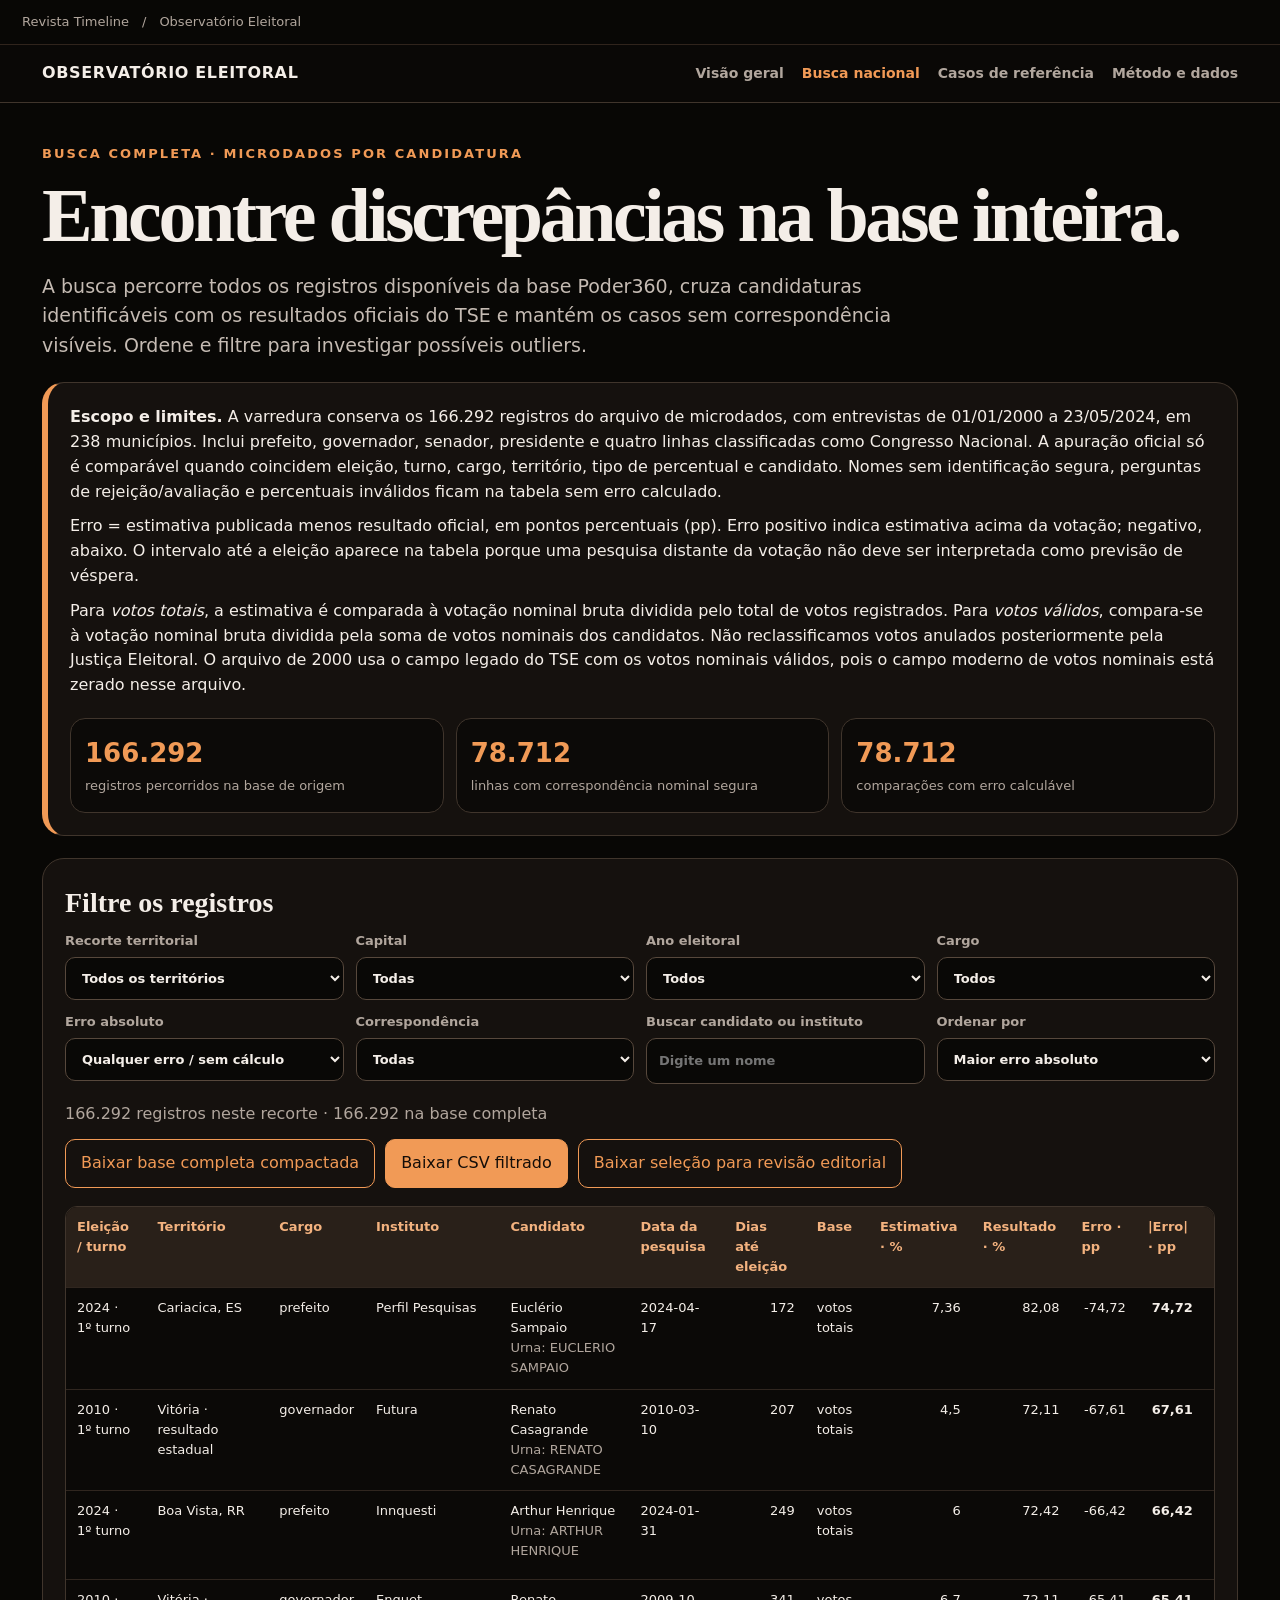
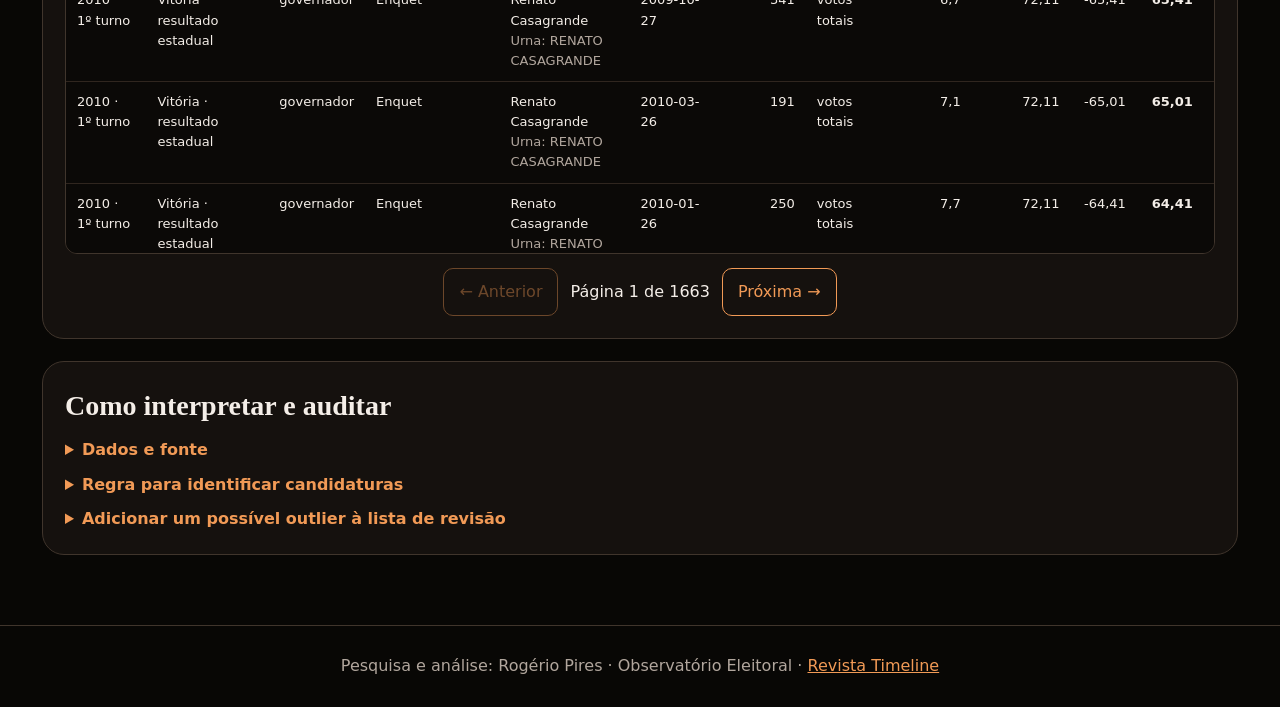
==== docs/explorador.html @ 1ffe3cdd "Completa a ficha de revisão de casos de referência" ====
<!doctype html>
<html lang="pt-BR"><head><meta charset="utf-8"><meta name="viewport" content="width=device-width,initial-scale=1"><meta name="theme-color" content="#080705"><title>Busca nacional de discrepâncias | Observatório Eleitoral</title>
<style>
:root{color-scheme:dark;--bg:#080705;--card:#15110e;--line:#40352c;--text:#f4eee8;--muted:#b1a69d;--orange:#f19a56;--red:#cf3f2c}*{box-sizing:border-box}body{margin:0;background:var(--bg);color:var(--text);font:16px/1.55 system-ui,-apple-system,Segoe UI,sans-serif}.timeline{padding:12px max(22px,calc((100vw - 1240px)/2));border-bottom:1px solid #30241c;font-size:13px;color:var(--muted)}.timeline a{color:inherit;text-decoration:none}.top{position:sticky;top:0;z-index:5;background:#0b0907ee;border-bottom:1px solid var(--line);backdrop-filter:blur(12px)}.topin{max-width:1240px;margin:auto;padding:16px 22px;display:flex;align-items:center;justify-content:space-between;gap:18px}.brand{font-weight:850;letter-spacing:.04em;color:var(--text);text-decoration:none}.nav{display:flex;gap:18px;flex-wrap:wrap}.nav a{color:var(--muted);text-decoration:none;font-weight:700;font-size:14px}.nav a[aria-current]{color:var(--orange)}main{max-width:1240px;margin:auto;padding:38px 22px 70px}.eyebrow{font-size:13px;font-weight:800;letter-spacing:.16em;text-transform:uppercase;color:var(--orange)}h1{font-family:Georgia,serif;font-size:clamp(42px,7vw,76px);line-height:.99;letter-spacing:-.045em;margin:12px 0 18px}h2{font-family:Georgia,serif;font-size:28px;margin:0 0 6px}.lede{font-size:19px;color:#c5bbb3;max-width:900px}.scope,.panel,.method{border:1px solid var(--line);background:var(--card);border-radius:22px;padding:22px;margin-top:22px}.scope{border-left:6px solid var(--orange)}.scope p{margin:0 0 10px}.scope p:last-child{margin-bottom:0}.stats{display:grid;grid-template-columns:repeat(3,1fr);gap:12px;margin-top:20px}.stat{border:1px solid var(--line);background:#0c0a08;border-radius:15px;padding:14px}.stat strong{display:block;color:var(--orange);font-size:26px}.stat span{color:var(--muted);font-size:13px}.filters{display:grid;grid-template-columns:repeat(4,minmax(140px,1fr));gap:12px}.filters label{font-weight:750;font-size:13px;color:var(--muted)}select,input{width:100%;margin-top:6px;padding:12px;border:1px solid #57483c;border-radius:10px;background:#090806;color:var(--text);font:inherit}button,.btn{border:1px solid var(--orange);border-radius:10px;background:var(--orange);color:#140d08;font-weight:800;padding:11px 15px;font:inherit;cursor:pointer}.bar{display:flex;justify-content:space-between;align-items:center;gap:12px;flex-wrap:wrap;margin:18px 0}.bar p{margin:0;color:var(--muted)}.bar-actions{display:flex;gap:10px;flex-wrap:wrap}.btn.secondary{background:transparent;color:var(--orange)}.table-wrap{overflow:auto;max-height:72vh;border:1px solid var(--line);border-radius:12px}table{border-collapse:collapse;width:100%;min-width:1480px;background:#0b0907;font-size:13px}th{position:sticky;top:0;background:#292019;text-align:left;color:#f3b27f;z-index:1}td,th{padding:10px 11px;border-bottom:1px solid #30261f;vertical-align:top}td.num{text-align:right;font-variant-numeric:tabular-nums;white-space:nowrap}.status{color:var(--muted)}.badge{display:inline-block;padding:2px 8px;border:1px solid #514236;border-radius:99px;color:#d7c6b9;font-size:12px}.badge.match{border-color:#816342;color:#ffc28e}.pager{display:flex;align-items:center;justify-content:center;gap:12px;margin-top:14px}.pager button{background:transparent;color:var(--orange)}.pager button:disabled{opacity:.4;cursor:not-allowed}.method details{margin-top:10px}.method summary{cursor:pointer;font-weight:800;color:var(--orange)}.foot{padding:28px 22px;border-top:1px solid var(--line);color:var(--muted);text-align:center}.foot a{color:var(--orange)}@media(max-width:760px){.topin{align-items:flex-start;flex-direction:column}.nav{gap:10px 16px}.filters{grid-template-columns:1fr 1fr}.stats{grid-template-columns:1fr}.scope,.panel,.method{padding:16px}main{padding:26px 14px 55px}}@media(max-width:440px){.filters{grid-template-columns:1fr}}
</style></head><body>
<div class="timeline"><a href="https://www.revistatimeline.com/">Revista Timeline</a>　/　Observatório Eleitoral</div><header class="top"><div class="topin"><a class="brand" href="index.html">OBSERVATÓRIO ELEITORAL</a><nav class="nav"><a href="index.html">Visão geral</a><a href="explorador.html" aria-current="page">Busca nacional</a><a href="index.html#casos-especiais">Casos de referência</a><a href="relatorio.html">Método e dados</a></nav></div></header>
<main><span class="eyebrow">Busca completa · microdados por candidatura</span><h1>Encontre discrepâncias na base inteira.</h1><p class="lede">A busca percorre todos os registros disponíveis da base Poder360, cruza candidaturas identificáveis com os resultados oficiais do TSE e mantém os casos sem correspondência visíveis. Ordene e filtre para investigar possíveis outliers.</p>
<section class="scope"><p><b>Escopo e limites.</b> A varredura conserva os 166.292 registros do arquivo de microdados, com entrevistas de 01/01/2000 a 23/05/2024, em 238 municípios. Inclui prefeito, governador, senador, presidente e quatro linhas classificadas como Congresso Nacional. A apuração oficial só é comparável quando coincidem eleição, turno, cargo, território, tipo de percentual e candidato. Nomes sem identificação segura, perguntas de rejeição/avaliação e percentuais inválidos ficam na tabela sem erro calculado.</p><p>Erro = estimativa publicada menos resultado oficial, em pontos percentuais (pp). Erro positivo indica estimativa acima da votação; negativo, abaixo. O intervalo até a eleição aparece na tabela porque uma pesquisa distante da votação não deve ser interpretada como previsão de véspera.</p><p>Para <i>votos totais</i>, a estimativa é comparada à votação nominal bruta dividida pelo total de votos registrados. Para <i>votos válidos</i>, compara-se à votação nominal bruta dividida pela soma de votos nominais dos candidatos. Não reclassificamos votos anulados posteriormente pela Justiça Eleitoral. O arquivo de 2000 usa o campo legado do TSE com os votos nominais válidos, pois o campo moderno de votos nominais está zerado nesse arquivo.</p><div class="stats"><div class="stat"><strong id="total">—</strong><span>registros percorridos na base de origem</span></div><div class="stat"><strong id="matched">—</strong><span>linhas com correspondência nominal segura</span></div><div class="stat"><strong id="withError">—</strong><span>comparações com erro calculável</span></div></div></section>
<section class="panel"><h2>Filtre os registros</h2><div class="filters">
<label>Recorte territorial<select id="territory"><option value="">Todos os territórios</option><option value="capital">Pesquisas em capitais</option><option value="estado">Pesquisas estaduais</option><option value="Brasil">Brasil</option><option value="municipio">Outros municípios</option></select></label>
<label>Capital<select id="capital"><option value="">Todas</option></select></label><label>Ano eleitoral<select id="year"><option value="">Todos</option></select></label><label>Cargo<select id="office"><option value="">Todos</option></select></label>
<label>Erro absoluto<select id="error"><option value="">Qualquer erro / sem cálculo</option><option value="0-5">Até 5 pp</option><option value="5-10">Acima de 5 a 10 pp</option><option value="10-15">Acima de 10 a 15 pp</option><option value="15-20">Acima de 15 a 20 pp</option><option value="20-25">Acima de 20 a 25 pp</option><option value="25-30">Acima de 25 a 30 pp</option><option value="30-35">Acima de 30 a 35 pp</option><option value="35-40">Acima de 35 a 40 pp</option><option value="40-45">Acima de 40 a 45 pp</option><option value="45-50">Acima de 45 a 50 pp</option><option value="50-">Acima de 50 pp</option></select></label>
<label>Correspondência<select id="match"><option value="">Todas</option></select></label><label>Buscar candidato ou instituto<input id="q" type="search" placeholder="Digite um nome"></label><label>Ordenar por<select id="sort"><option value="error">Maior erro absoluto</option><option value="date">Data da pesquisa</option><option value="candidate">Candidato</option><option value="lead">Dias até eleição</option></select></label>
</div><div class="bar"><p id="count" role="status">Carregando os dados completos…</p><div class="bar-actions"><button class="btn secondary" id="downloadBase" disabled>Preparando download da base…</button><button id="csv">Baixar CSV filtrado</button><button class="btn secondary" id="nominate">Baixar seleção para revisão editorial</button></div></div>
<div class="table-wrap"><table><thead><tr><th>Eleição / turno</th><th>Território</th><th>Cargo</th><th>Instituto</th><th>Candidato</th><th>Data da pesquisa</th><th>Dias até eleição</th><th>Base</th><th>Estimativa · %</th><th>Resultado · %</th><th>Erro · pp</th><th>|Erro| · pp</th><th>Margem declarada · pp</th><th>Correspondência</th><th>Fonte TSE</th></tr></thead><tbody id="rows"></tbody></table></div><div class="pager"><button id="prev">← Anterior</button><span id="page">1</span><button id="next">Próxima →</button></div></section>
<section class="method"><h2>Como interpretar e auditar</h2><details><summary>Dados e fonte</summary><p>Microdados: Base dos Dados, pesquisa Poder360. Resultados eleitorais: Tribunal Superior Eleitoral, arquivos de votação nominal e apuração por município e zona. A coluna “Fonte TSE” abre a página do conjunto de dados utilizado naquela eleição. As páginas do TSE disponibilizam resultados nominais por candidato e território. Pesquisas de prefeito são comparadas ao município pesquisado; pesquisas estaduais ao resultado estadual; pesquisas presidenciais nacionais ao resultado nacional.</p><p><a href="https://basedosdados.org/">Base dos Dados</a> · <a href="https://dadosabertos.tse.jus.br/">Dados Abertos do TSE</a></p></details><details><summary>Regra para identificar candidaturas</summary><p>Correspondência pelo nome de urna ou nome completo; quando não exata, só é aceita correspondência parcial única no mesmo cargo, eleição, turno e território. Ambiguidade e falta de nome oficial permanecem marcadas como não resolvidas.</p></details><details><summary>Adicionar um possível outlier à lista de revisão</summary><p>Marque as linhas desejadas na primeira coluna da tabela e use o botão “Baixar seleção para revisão editorial”. O arquivo inclui os dados de pesquisa e o resultado oficial, além das margens e do link do TSE. A equipe pode conferir a fonte e redigir a justificativa antes de publicar o caso no conjunto de referências.</p></details></section></main><footer class="foot">Pesquisa e análise: Rogério Pires · Observatório Eleitoral · <a href="https://www.revistatimeline.com/">Revista Timeline</a></footer>
<script>
const DATA_PARTS=["dados/comparacao_completa_v3.csv.gz.part-00", "dados/comparacao_completa_v3.csv.gz.part-01", "dados/comparacao_completa_v3.csv.gz.part-02", "dados/comparacao_completa_v3.csv.gz.part-03", "dados/comparacao_completa_v3.csv.gz.part-04", "dados/comparacao_completa_v3.csv.gz.part-05", "dados/comparacao_completa_v3.csv.gz.part-06", "dados/comparacao_completa_v3.csv.gz.part-07", "dados/comparacao_completa_v3.csv.gz.part-08", "dados/comparacao_completa_v3.csv.gz.part-09", "dados/comparacao_completa_v3.csv.gz.part-10", "dados/comparacao_completa_v3.csv.gz.part-11", "dados/comparacao_completa_v3.csv.gz.part-12", "dados/comparacao_completa_v3.csv.gz.part-13", "dados/comparacao_completa_v3.csv.gz.part-14", "dados/comparacao_completa_v3.csv.gz.part-15"];let all=[],filtered=[],page=1,compressedBase;const pageSize=100;const $=id=>document.getElementById(id);const cols=['ano_eleitoral','turno','territorio_comparado','cargo','instituto','candidato_pesquisa','data_pesquisa','dias_antes_da_eleicao','base_percentual_pesquisa','estimativa_comparada_pct','resultado_tse_pct_base_compativel','erro_pp','erro_absoluto_pp','margem_mais_pp','margem_menos_pp','status_correspondencia','fonte_resultado_tse'];
function parseCSV(s){let out=[],row=[],v='',q=false;for(let i=0;i<s.length;i++){let c=s[i];if(q){if(c==='"'&&s[i+1]==='"'){v+='"';i++}else if(c==='"')q=false;else v+=c}else if(c==='"')q=true;else if(c===','){row.push(v);v=''}else if(c==='\n'){row.push(v.replace(/\r$/,''));out.push(row);row=[];v=''}else v+=c}if(v||row.length){row.push(v.replace(/\r$/,''));out.push(row)}const head=out.shift();return out.filter(r=>r.length>1).map(r=>Object.fromEntries(head.map((h,i)=>[h,r[i]??''])))}
function num(v){if(v==null||v==='')return NaN;return Number(v)}function fmt(v,n=2){let x=num(v);return Number.isFinite(x)?x.toLocaleString('pt-BR',{minimumFractionDigits:0,maximumFractionDigits:n}):'—'}function escape(s){return String(s??'').replace(/[&<>"']/g,c=>({'&':'&amp;','<':'&lt;','>':'&gt;','"':'&quot;',"'":'&#39;'}[c]))}
async function load(){try{const parts=await Promise.all(DATA_PARTS.map(async path=>{const res=await fetch(path);if(!res.ok)throw Error('HTTP '+res.status+' em '+path);return new Uint8Array(await res.arrayBuffer())}));const size=parts.reduce((n,p)=>n+p.length,0);compressedBase=new Uint8Array(size);let offset=0;for(const p of parts){compressedBase.set(p,offset);offset+=p.length}const stream=new Blob([compressedBase]).stream().pipeThrough(new DecompressionStream('gzip'));const txt=await new Response(stream).text();all=parseCSV(txt);$('downloadBase').disabled=false;$('downloadBase').textContent='Baixar base completa compactada';$('total').textContent=all.length.toLocaleString('pt-BR');$('matched').textContent=all.filter(x=>x.status_correspondencia==='Correspondência nominal').length.toLocaleString('pt-BR');$('withError').textContent=all.filter(x=>Number.isFinite(num(x.erro_absoluto_pp))).length.toLocaleString('pt-BR');fillFilters();apply()}catch(e){$('count').textContent='Não foi possível carregar a base completa: '+e.message}}
function fillFilters(){const vals=(k)=>[...new Set(all.map(x=>x[k]).filter(Boolean))].sort((a,b)=>a.localeCompare(b,'pt-BR'));for(const [id,k] of [['year','ano_eleitoral'],['office','cargo'],['match','status_correspondencia']])for(const v of vals(k)){let o=document.createElement('option');o.value=v;o.textContent=v;$ (id).append(o)}const caps=[...new Set(all.map(x=>x.capital_estado).filter(Boolean))].sort((a,b)=>a.localeCompare(b,'pt-BR'));for(const v of caps){let o=document.createElement('option');o.value=v;o.textContent=v;$('capital').append(o)}}
const selected=new Map();function rowKey(x){return [x.id_pesquisa,x.id_cenario,x.candidato_pesquisa,x.cargo,x.ano_eleitoral,x.territorio_comparado,x.tipo_pesquisa].join('|')}
function apply(){let t=$('territory').value,cap=$('capital').value,yr=$('year').value,off=$('office').value,err=$('error').value,mat=$('match').value,q=$('q').value.trim().toLocaleLowerCase('pt-BR');filtered=all.filter(x=>{if(t==='capital'&&(!x.municipio_pesquisado||x.capital_estado!==x.municipio_pesquisado))return false;if(t==='estado'&&x.abrangencia_resultado!=='uf')return false;if(t==='Brasil'&&x.abrangencia_resultado!=='Brasil')return false;if(t==='municipio'&&(x.abrangencia_resultado!=='municipio'||x.capital_estado===x.municipio_pesquisado))return false;if(cap&&(x.abrangencia_resultado!=='municipio'||x.municipio_pesquisado!==cap))return false;if(yr&&x.ano_eleitoral!==yr)return false;if(off&&x.cargo!==off)return false;if(mat&&x.status_correspondencia!==mat)return false;if(q&&!`${x.candidato_pesquisa} ${x.instituto} ${x.nome_urna_tse}`.toLocaleLowerCase('pt-BR').includes(q))return false;if(err){let n=num(x.erro_absoluto_pp);if(!Number.isFinite(n))return false;let [a,b]=err.split('-');if(a==='50'){if(n<=50)return false}else if(a==='0'){if(n>5)return false}else if(n<=Number(a)||n>Number(b))return false}return true});const sort=$('sort').value;filtered.sort((a,b)=>{let av,bv;if(sort==='date'){av=a.data_pesquisa;bv=b.data_pesquisa;return (bv||'').localeCompare(av||'')}if(sort==='candidate')return (a.candidato_pesquisa||'').localeCompare(b.candidato_pesquisa||'','pt-BR');if(sort==='lead'){av=num(a.dias_antes_da_eleicao);bv=num(b.dias_antes_da_eleicao)}else{av=num(a.erro_absoluto_pp);bv=num(b.erro_absoluto_pp)}return (Number.isFinite(bv)?bv:-Infinity)-(Number.isFinite(av)?av:-Infinity)});page=1;render()}
function render(){const start=(page-1)*pageSize,items=filtered.slice(start,start+pageSize);$('count').textContent=`${filtered.length.toLocaleString('pt-BR')} registros neste recorte · ${all.length.toLocaleString('pt-BR')} na base completa`;$('page').textContent=`Página ${page} de ${Math.max(1,Math.ceil(filtered.length/pageSize))}`;$('prev').disabled=page<=1;$('next').disabled=page>=Math.ceil(filtered.length/pageSize);$('rows').innerHTML=items.map(x=>`<tr><td>${escape(x.ano_eleitoral||'—')} · ${escape(x.turno||'—')}º turno</td><td>${escape(x.territorio_comparado||'—')}</td><td>${escape(x.cargo||'—')}</td><td>${escape(x.instituto||'—')}</td><td>${escape(x.candidato_pesquisa||'—')}<div class="status">Urna: ${escape(x.nome_urna_tse||'—')}</div></td><td>${escape(x.data_pesquisa||'—')}</td><td class="num">${fmt(x.dias_antes_da_eleicao,0)}</td><td>${escape(x.base_percentual_pesquisa||'—')}</td><td class="num">${fmt(x.estimativa_comparada_pct)}</td><td class="num">${fmt(x.resultado_tse_pct_base_compativel)}</td><td class="num">${fmt(x.erro_pp)}</td><td class="num"><b>${fmt(x.erro_absoluto_pp)}</b></td><td class="num">+${fmt(x.margem_mais_pp)} / −${fmt(x.margem_menos_pp)}</td><td><span class="badge ${x.status_correspondencia==='Correspondência nominal'?'match':''}">${escape(x.status_correspondencia||'—')}</span><br><label><input type="checkbox" class="pick" ${selected.has(rowKey(x))?'checked':''} ${Number.isFinite(num(x.erro_absoluto_pp))?'':'disabled'} style="width:auto"> incluir revisão</label></td><td><a target="_blank" rel="noopener" href="${escape(x.fonte_resultado_tse||'#')}" style="color:var(--orange)">TSE ↗</a></td></tr>`).join('')||'<tr><td colspan="15">Nenhum registro corresponde aos filtros selecionados.</td></tr>';document.querySelectorAll('.pick').forEach((box,i)=>{box.onchange=()=>{let row=items[i],k=rowKey(row);if(box.checked)selected.set(k,row);else selected.delete(k)}})}
function download(rows,name){const head=Object.keys(rows[0]||all[0]||{});if(!head.length)return;const csv=[head,...rows.map(r=>head.map(k=>r[k]??''))].map(r=>r.map(v=>'"'+String(v).replace(/"/g,'""')+'"').join(',')).join('\r\n');const a=document.createElement('a');a.href=URL.createObjectURL(new Blob(['\ufeff',csv],{type:'text/csv;charset=utf-8'}));a.download=name;a.click();URL.revokeObjectURL(a.href)}
$('downloadBase').onclick=()=>{if(!compressedBase)return;const a=document.createElement('a');a.href=URL.createObjectURL(new Blob([compressedBase],{type:'application/gzip'}));a.download='comparacao_completa.csv.gz';a.click();setTimeout(()=>URL.revokeObjectURL(a.href),1000)};['territory','capital','year','office','error','match','q','sort'].forEach(id=>$(id).addEventListener('input',apply));$('prev').onclick=()=>{page--;render()};$('next').onclick=()=>{page++;render()};$('csv').onclick=()=>download(filtered,'busca_nacional_filtrada.csv');$('nominate').onclick=()=>{const fields=['id_pesquisa','id_cenario','ano_eleitoral','turno','territorio_comparado','capital_estado','uf','cargo','instituto','candidato_pesquisa','nome_urna_tse','partido_pesquisa','data_pesquisa','dias_antes_da_eleicao','base_percentual_pesquisa','estimativa_comparada_pct','resultado_tse_pct_base_compativel','erro_pp','erro_absoluto_pp','margem_mais_pp','margem_menos_pp','status_correspondencia','fonte_resultado_tse'];const a=[...selected.values()].map(x=>Object.fromEntries([...fields.map(k=>[k,x[k]??'']),['acao','revisar candidatura a caso de referência']]));if(a.length)download(a,'propostas_casos_referencia.csv');else alert('Marque ao menos uma linha da tabela antes de baixar a lista de revisão.')};load();
</script></body></html>
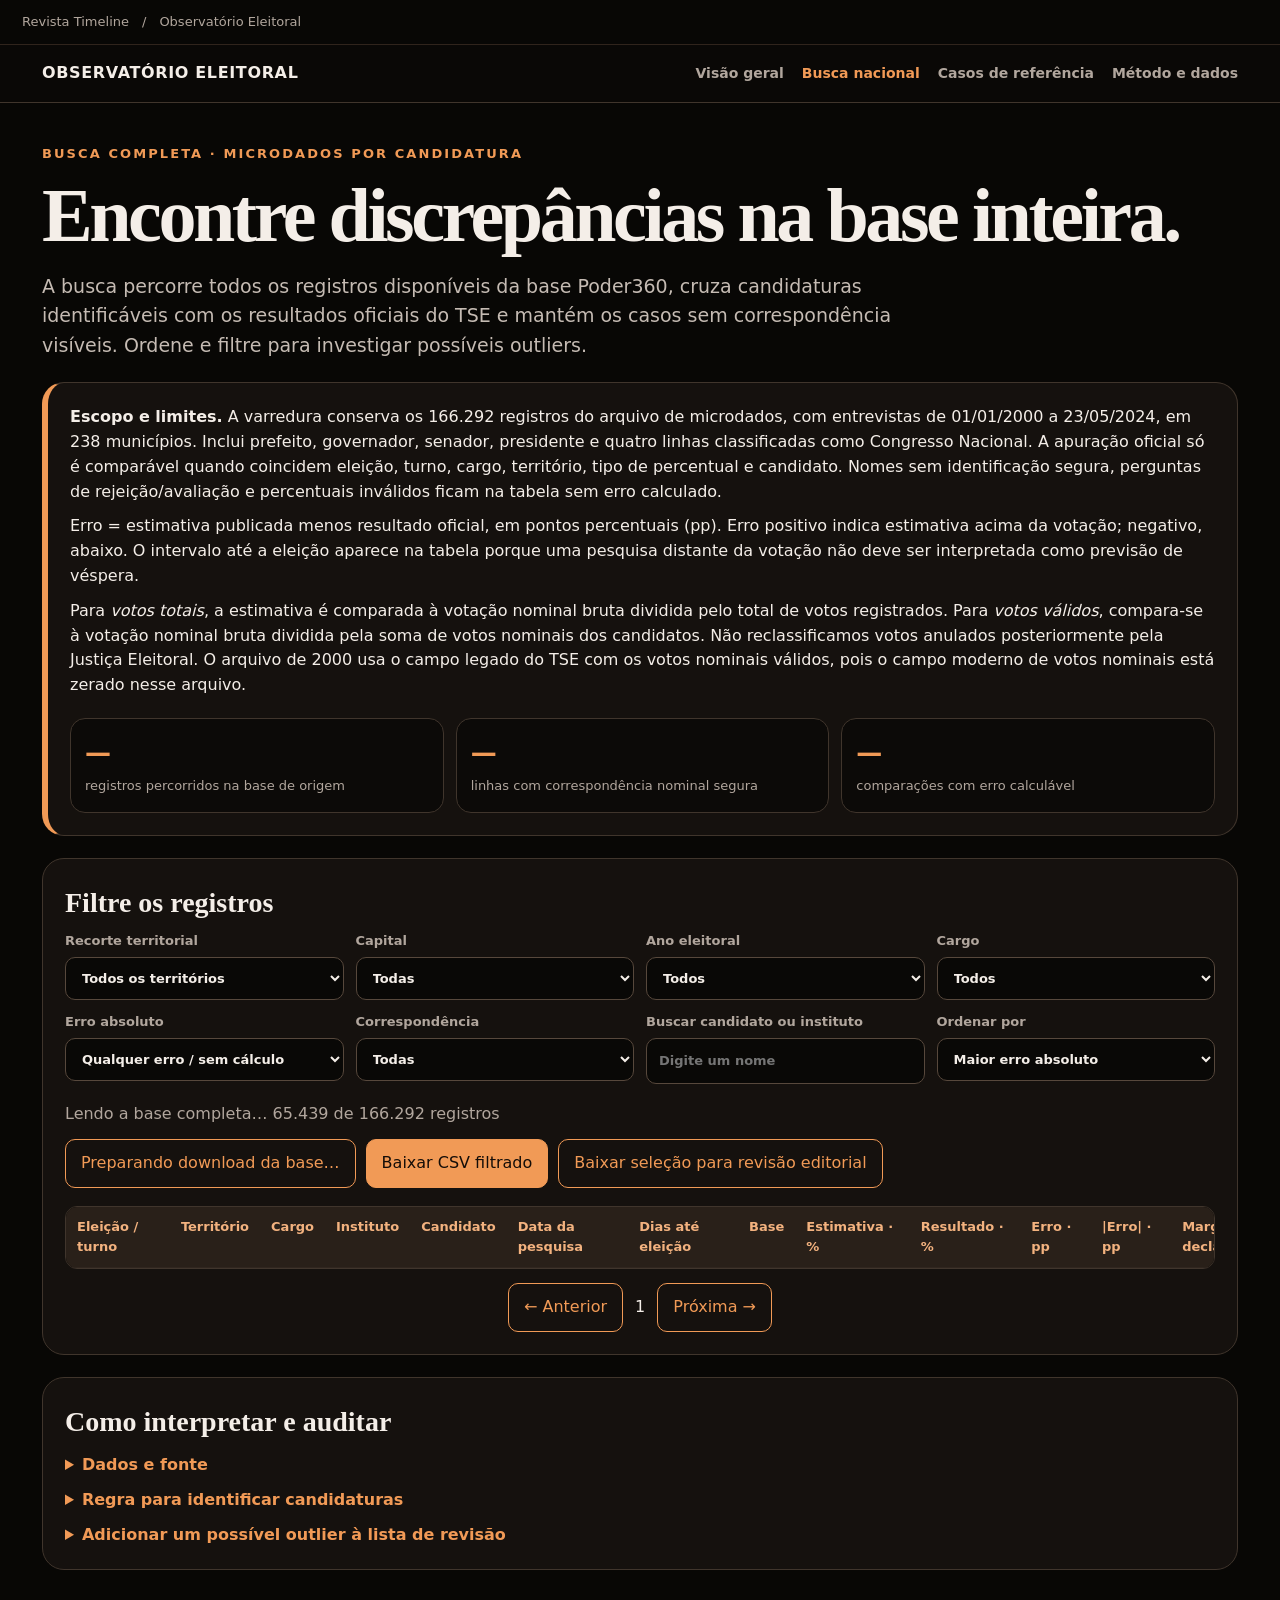
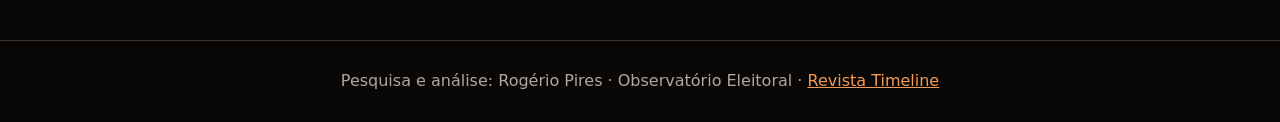
==== commit 13a5d929: "Lê a base eleitoral em fluxo para reduzir memória móvel" ====
--- a/docs/explorador.html
+++ b/docs/explorador.html
@@ -16,9 +16,9 @@
 <section class="method"><h2>Como interpretar e auditar</h2><details><summary>Dados e fonte</summary><p>Microdados: Base dos Dados, pesquisa Poder360. Resultados eleitorais: Tribunal Superior Eleitoral, arquivos de votação nominal e apuração por município e zona. A coluna “Fonte TSE” abre a página do conjunto de dados utilizado naquela eleição. As páginas do TSE disponibilizam resultados nominais por candidato e território. Pesquisas de prefeito são comparadas ao município pesquisado; pesquisas estaduais ao resultado estadual; pesquisas presidenciais nacionais ao resultado nacional.</p><p><a href="https://basedosdados.org/">Base dos Dados</a> · <a href="https://dadosabertos.tse.jus.br/">Dados Abertos do TSE</a></p></details><details><summary>Regra para identificar candidaturas</summary><p>Correspondência pelo nome de urna ou nome completo; quando não exata, só é aceita correspondência parcial única no mesmo cargo, eleição, turno e território. Ambiguidade e falta de nome oficial permanecem marcadas como não resolvidas.</p></details><details><summary>Adicionar um possível outlier à lista de revisão</summary><p>Marque as linhas desejadas na primeira coluna da tabela e use o botão “Baixar seleção para revisão editorial”. O arquivo inclui os dados de pesquisa e o resultado oficial, além das margens e do link do TSE. A equipe pode conferir a fonte e redigir a justificativa antes de publicar o caso no conjunto de referências.</p></details></section></main><footer class="foot">Pesquisa e análise: Rogério Pires · Observatório Eleitoral · <a href="https://www.revistatimeline.com/">Revista Timeline</a></footer>
 <script>
 const DATA_PARTS=["dados/comparacao_completa_v3.csv.gz.part-00", "dados/comparacao_completa_v3.csv.gz.part-01", "dados/comparacao_completa_v3.csv.gz.part-02", "dados/comparacao_completa_v3.csv.gz.part-03", "dados/comparacao_completa_v3.csv.gz.part-04", "dados/comparacao_completa_v3.csv.gz.part-05", "dados/comparacao_completa_v3.csv.gz.part-06", "dados/comparacao_completa_v3.csv.gz.part-07", "dados/comparacao_completa_v3.csv.gz.part-08", "dados/comparacao_completa_v3.csv.gz.part-09", "dados/comparacao_completa_v3.csv.gz.part-10", "dados/comparacao_completa_v3.csv.gz.part-11", "dados/comparacao_completa_v3.csv.gz.part-12", "dados/comparacao_completa_v3.csv.gz.part-13", "dados/comparacao_completa_v3.csv.gz.part-14", "dados/comparacao_completa_v3.csv.gz.part-15"];let all=[],filtered=[],page=1,compressedBase;const pageSize=100;const $=id=>document.getElementById(id);const cols=['ano_eleitoral','turno','territorio_comparado','cargo','instituto','candidato_pesquisa','data_pesquisa','dias_antes_da_eleicao','base_percentual_pesquisa','estimativa_comparada_pct','resultado_tse_pct_base_compativel','erro_pp','erro_absoluto_pp','margem_mais_pp','margem_menos_pp','status_correspondencia','fonte_resultado_tse'];
-function parseCSV(s){let out=[],row=[],v='',q=false;for(let i=0;i<s.length;i++){let c=s[i];if(q){if(c==='"'&&s[i+1]==='"'){v+='"';i++}else if(c==='"')q=false;else v+=c}else if(c==='"')q=true;else if(c===','){row.push(v);v=''}else if(c==='\n'){row.push(v.replace(/\r$/,''));out.push(row);row=[];v=''}else v+=c}if(v||row.length){row.push(v.replace(/\r$/,''));out.push(row)}const head=out.shift();return out.filter(r=>r.length>1).map(r=>Object.fromEntries(head.map((h,i)=>[h,r[i]??''])))}
+async function parseCSVStream(stream){const reader=stream.getReader();let head=null,row=[],v='',quoted=false,processed=0,chunks=0;function finishRow(){if(!head){head=row;row=[];return}if(row.length>1){const obj={};for(let i=0;i<head.length;i++)obj[head[i]]=row[i]??'';all.push(obj);processed++}row=[]}try{while(true){const part=await reader.read();if(part.done)break;const s=part.value;for(let i=0;i<s.length;i++){const c=s[i];if(quoted){if(c==='"'&&s[i+1]==='"'){v+='"';i++}else if(c==='"')quoted=false;else v+=c}else if(c==='"')quoted=true;else if(c===','){row.push(v);v=''}else if(c==='\n'){row.push(v.replace(/\r$/,''));v='';finishRow()}else v+=c}chunks++;if(chunks%24===0){$('count').textContent=`Lendo a base completa… ${processed.toLocaleString('pt-BR')} de 166.292 registros`;await new Promise(resolve=>setTimeout(resolve,0))}}if(v||row.length){row.push(v.replace(/\r$/,''));finishRow()}}finally{reader.releaseLock()}}
 function num(v){if(v==null||v==='')return NaN;return Number(v)}function fmt(v,n=2){let x=num(v);return Number.isFinite(x)?x.toLocaleString('pt-BR',{minimumFractionDigits:0,maximumFractionDigits:n}):'—'}function escape(s){return String(s??'').replace(/[&<>"']/g,c=>({'&':'&amp;','<':'&lt;','>':'&gt;','"':'&quot;',"'":'&#39;'}[c]))}
-async function load(){try{const parts=await Promise.all(DATA_PARTS.map(async path=>{const res=await fetch(path);if(!res.ok)throw Error('HTTP '+res.status+' em '+path);return new Uint8Array(await res.arrayBuffer())}));const size=parts.reduce((n,p)=>n+p.length,0);compressedBase=new Uint8Array(size);let offset=0;for(const p of parts){compressedBase.set(p,offset);offset+=p.length}const stream=new Blob([compressedBase]).stream().pipeThrough(new DecompressionStream('gzip'));const txt=await new Response(stream).text();all=parseCSV(txt);$('downloadBase').disabled=false;$('downloadBase').textContent='Baixar base completa compactada';$('total').textContent=all.length.toLocaleString('pt-BR');$('matched').textContent=all.filter(x=>x.status_correspondencia==='Correspondência nominal').length.toLocaleString('pt-BR');$('withError').textContent=all.filter(x=>Number.isFinite(num(x.erro_absoluto_pp))).length.toLocaleString('pt-BR');fillFilters();apply()}catch(e){$('count').textContent='Não foi possível carregar a base completa: '+e.message}}
+async function load(){try{const parts=await Promise.all(DATA_PARTS.map(async path=>{const res=await fetch(path);if(!res.ok)throw Error('HTTP '+res.status+' em '+path);return new Uint8Array(await res.arrayBuffer())}));const size=parts.reduce((n,p)=>n+p.length,0);compressedBase=new Uint8Array(size);let offset=0;for(const p of parts){compressedBase.set(p,offset);offset+=p.length}const stream=new Blob([compressedBase]).stream().pipeThrough(new DecompressionStream('gzip')).pipeThrough(new TextDecoderStream());await parseCSVStream(stream);$('downloadBase').disabled=false;$('downloadBase').textContent='Baixar base completa compactada';$('total').textContent=all.length.toLocaleString('pt-BR');$('matched').textContent=all.filter(x=>x.status_correspondencia==='Correspondência nominal').length.toLocaleString('pt-BR');$('withError').textContent=all.filter(x=>Number.isFinite(num(x.erro_absoluto_pp))).length.toLocaleString('pt-BR');fillFilters();apply()}catch(e){$('count').textContent='Não foi possível carregar a base completa: '+e.message}}
 function fillFilters(){const vals=(k)=>[...new Set(all.map(x=>x[k]).filter(Boolean))].sort((a,b)=>a.localeCompare(b,'pt-BR'));for(const [id,k] of [['year','ano_eleitoral'],['office','cargo'],['match','status_correspondencia']])for(const v of vals(k)){let o=document.createElement('option');o.value=v;o.textContent=v;$ (id).append(o)}const caps=[...new Set(all.map(x=>x.capital_estado).filter(Boolean))].sort((a,b)=>a.localeCompare(b,'pt-BR'));for(const v of caps){let o=document.createElement('option');o.value=v;o.textContent=v;$('capital').append(o)}}
 const selected=new Map();function rowKey(x){return [x.id_pesquisa,x.id_cenario,x.candidato_pesquisa,x.cargo,x.ano_eleitoral,x.territorio_comparado,x.tipo_pesquisa].join('|')}
 function apply(){let t=$('territory').value,cap=$('capital').value,yr=$('year').value,off=$('office').value,err=$('error').value,mat=$('match').value,q=$('q').value.trim().toLocaleLowerCase('pt-BR');filtered=all.filter(x=>{if(t==='capital'&&(!x.municipio_pesquisado||x.capital_estado!==x.municipio_pesquisado))return false;if(t==='estado'&&x.abrangencia_resultado!=='uf')return false;if(t==='Brasil'&&x.abrangencia_resultado!=='Brasil')return false;if(t==='municipio'&&(x.abrangencia_resultado!=='municipio'||x.capital_estado===x.municipio_pesquisado))return false;if(cap&&(x.abrangencia_resultado!=='municipio'||x.municipio_pesquisado!==cap))return false;if(yr&&x.ano_eleitoral!==yr)return false;if(off&&x.cargo!==off)return false;if(mat&&x.status_correspondencia!==mat)return false;if(q&&!`${x.candidato_pesquisa} ${x.instituto} ${x.nome_urna_tse}`.toLocaleLowerCase('pt-BR').includes(q))return false;if(err){let n=num(x.erro_absoluto_pp);if(!Number.isFinite(n))return false;let [a,b]=err.split('-');if(a==='50'){if(n<=50)return false}else if(a==='0'){if(n>5)return false}else if(n<=Number(a)||n>Number(b))return false}return true});const sort=$('sort').value;filtered.sort((a,b)=>{let av,bv;if(sort==='date'){av=a.data_pesquisa;bv=b.data_pesquisa;return (bv||'').localeCompare(av||'')}if(sort==='candidate')return (a.candidato_pesquisa||'').localeCompare(b.candidato_pesquisa||'','pt-BR');if(sort==='lead'){av=num(a.dias_antes_da_eleicao);bv=num(b.dias_antes_da_eleicao)}else{av=num(a.erro_absoluto_pp);bv=num(b.erro_absoluto_pp)}return (Number.isFinite(bv)?bv:-Infinity)-(Number.isFinite(av)?av:-Infinity)});page=1;render()}
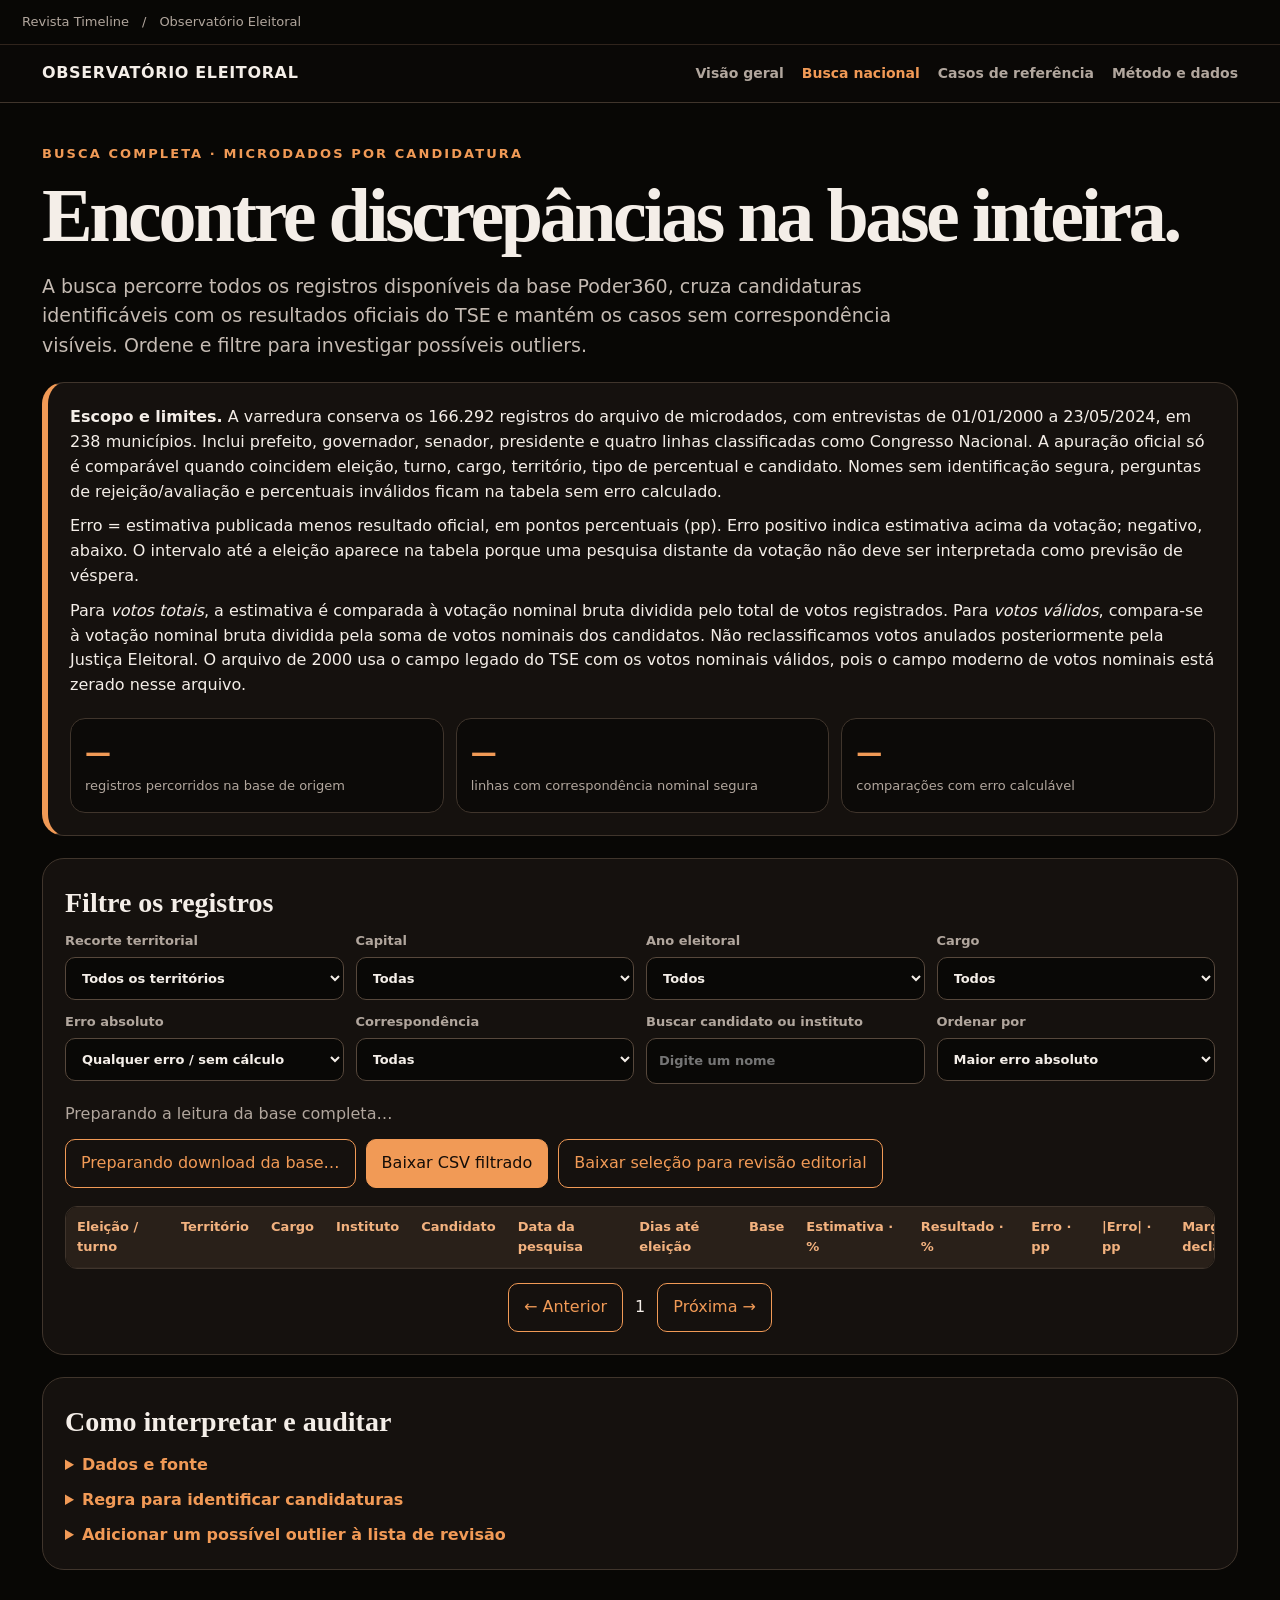
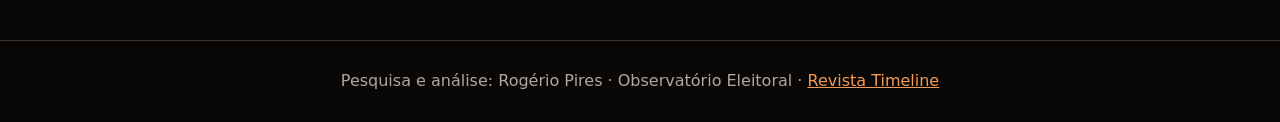
==== commit 026aff67: "Corrige memoria do explorador no Safari iOS" ====
--- a/docs/explorador.html
+++ b/docs/explorador.html
@@ -15,14 +15,27 @@
 <div class="table-wrap"><table><thead><tr><th>Eleição / turno</th><th>Território</th><th>Cargo</th><th>Instituto</th><th>Candidato</th><th>Data da pesquisa</th><th>Dias até eleição</th><th>Base</th><th>Estimativa · %</th><th>Resultado · %</th><th>Erro · pp</th><th>|Erro| · pp</th><th>Margem declarada · pp</th><th>Correspondência</th><th>Fonte TSE</th></tr></thead><tbody id="rows"></tbody></table></div><div class="pager"><button id="prev">← Anterior</button><span id="page">1</span><button id="next">Próxima →</button></div></section>
 <section class="method"><h2>Como interpretar e auditar</h2><details><summary>Dados e fonte</summary><p>Microdados: Base dos Dados, pesquisa Poder360. Resultados eleitorais: Tribunal Superior Eleitoral, arquivos de votação nominal e apuração por município e zona. A coluna “Fonte TSE” abre a página do conjunto de dados utilizado naquela eleição. As páginas do TSE disponibilizam resultados nominais por candidato e território. Pesquisas de prefeito são comparadas ao município pesquisado; pesquisas estaduais ao resultado estadual; pesquisas presidenciais nacionais ao resultado nacional.</p><p><a href="https://basedosdados.org/">Base dos Dados</a> · <a href="https://dadosabertos.tse.jus.br/">Dados Abertos do TSE</a></p></details><details><summary>Regra para identificar candidaturas</summary><p>Correspondência pelo nome de urna ou nome completo; quando não exata, só é aceita correspondência parcial única no mesmo cargo, eleição, turno e território. Ambiguidade e falta de nome oficial permanecem marcadas como não resolvidas.</p></details><details><summary>Adicionar um possível outlier à lista de revisão</summary><p>Marque as linhas desejadas na primeira coluna da tabela e use o botão “Baixar seleção para revisão editorial”. O arquivo inclui os dados de pesquisa e o resultado oficial, além das margens e do link do TSE. A equipe pode conferir a fonte e redigir a justificativa antes de publicar o caso no conjunto de referências.</p></details></section></main><footer class="foot">Pesquisa e análise: Rogério Pires · Observatório Eleitoral · <a href="https://www.revistatimeline.com/">Revista Timeline</a></footer>
 <script>
-const DATA_PARTS=["dados/comparacao_completa_v3.csv.gz.part-00", "dados/comparacao_completa_v3.csv.gz.part-01", "dados/comparacao_completa_v3.csv.gz.part-02", "dados/comparacao_completa_v3.csv.gz.part-03", "dados/comparacao_completa_v3.csv.gz.part-04", "dados/comparacao_completa_v3.csv.gz.part-05", "dados/comparacao_completa_v3.csv.gz.part-06", "dados/comparacao_completa_v3.csv.gz.part-07", "dados/comparacao_completa_v3.csv.gz.part-08", "dados/comparacao_completa_v3.csv.gz.part-09", "dados/comparacao_completa_v3.csv.gz.part-10", "dados/comparacao_completa_v3.csv.gz.part-11", "dados/comparacao_completa_v3.csv.gz.part-12", "dados/comparacao_completa_v3.csv.gz.part-13", "dados/comparacao_completa_v3.csv.gz.part-14", "dados/comparacao_completa_v3.csv.gz.part-15"];let all=[],filtered=[],page=1,compressedBase;const pageSize=100;const $=id=>document.getElementById(id);const cols=['ano_eleitoral','turno','territorio_comparado','cargo','instituto','candidato_pesquisa','data_pesquisa','dias_antes_da_eleicao','base_percentual_pesquisa','estimativa_comparada_pct','resultado_tse_pct_base_compativel','erro_pp','erro_absoluto_pp','margem_mais_pp','margem_menos_pp','status_correspondencia','fonte_resultado_tse'];
-async function parseCSVStream(stream){const reader=stream.getReader();let head=null,row=[],v='',quoted=false,processed=0,chunks=0;function finishRow(){if(!head){head=row;row=[];return}if(row.length>1){const obj={};for(let i=0;i<head.length;i++)obj[head[i]]=row[i]??'';all.push(obj);processed++}row=[]}try{while(true){const part=await reader.read();if(part.done)break;const s=part.value;for(let i=0;i<s.length;i++){const c=s[i];if(quoted){if(c==='"'&&s[i+1]==='"'){v+='"';i++}else if(c==='"')quoted=false;else v+=c}else if(c==='"')quoted=true;else if(c===','){row.push(v);v=''}else if(c==='\n'){row.push(v.replace(/\r$/,''));v='';finishRow()}else v+=c}chunks++;if(chunks%24===0){$('count').textContent=`Lendo a base completa… ${processed.toLocaleString('pt-BR')} de 166.292 registros`;await new Promise(resolve=>setTimeout(resolve,0))}}if(v||row.length){row.push(v.replace(/\r$/,''));finishRow()}}finally{reader.releaseLock()}}
+const DATA_PARTS=["dados/comparacao_completa_v3.csv.gz.part-00", "dados/comparacao_completa_v3.csv.gz.part-01", "dados/comparacao_completa_v3.csv.gz.part-02", "dados/comparacao_completa_v3.csv.gz.part-03", "dados/comparacao_completa_v3.csv.gz.part-04", "dados/comparacao_completa_v3.csv.gz.part-05", "dados/comparacao_completa_v3.csv.gz.part-06", "dados/comparacao_completa_v3.csv.gz.part-07", "dados/comparacao_completa_v3.csv.gz.part-08", "dados/comparacao_completa_v3.csv.gz.part-09", "dados/comparacao_completa_v3.csv.gz.part-10", "dados/comparacao_completa_v3.csv.gz.part-11", "dados/comparacao_completa_v3.csv.gz.part-12", "dados/comparacao_completa_v3.csv.gz.part-13", "dados/comparacao_completa_v3.csv.gz.part-14", "dados/comparacao_completa_v3.csv.gz.part-15"];
+const DB_NAME='observatorio-explorador-v4',pageSize=100,$=id=>document.getElementById(id);let db,headers=[],colIndex=Object.create(null),page=1,pageCount=1,matchCount=0,baseCount=0,visible=[],queryTx=null,queryRun=0;const selected=new Map();const get=(r,k)=>r[colIndex[k]]??'';
 function num(v){if(v==null||v==='')return NaN;return Number(v)}function fmt(v,n=2){let x=num(v);return Number.isFinite(x)?x.toLocaleString('pt-BR',{minimumFractionDigits:0,maximumFractionDigits:n}):'—'}function escape(s){return String(s??'').replace(/[&<>"']/g,c=>({'&':'&amp;','<':'&lt;','>':'&gt;','"':'&quot;',"'":'&#39;'}[c]))}
-async function load(){try{const parts=await Promise.all(DATA_PARTS.map(async path=>{const res=await fetch(path);if(!res.ok)throw Error('HTTP '+res.status+' em '+path);return new Uint8Array(await res.arrayBuffer())}));const size=parts.reduce((n,p)=>n+p.length,0);compressedBase=new Uint8Array(size);let offset=0;for(const p of parts){compressedBase.set(p,offset);offset+=p.length}const stream=new Blob([compressedBase]).stream().pipeThrough(new DecompressionStream('gzip')).pipeThrough(new TextDecoderStream());await parseCSVStream(stream);$('downloadBase').disabled=false;$('downloadBase').textContent='Baixar base completa compactada';$('total').textContent=all.length.toLocaleString('pt-BR');$('matched').textContent=all.filter(x=>x.status_correspondencia==='Correspondência nominal').length.toLocaleString('pt-BR');$('withError').textContent=all.filter(x=>Number.isFinite(num(x.erro_absoluto_pp))).length.toLocaleString('pt-BR');fillFilters();apply()}catch(e){$('count').textContent='Não foi possível carregar a base completa: '+e.message}}
-function fillFilters(){const vals=(k)=>[...new Set(all.map(x=>x[k]).filter(Boolean))].sort((a,b)=>a.localeCompare(b,'pt-BR'));for(const [id,k] of [['year','ano_eleitoral'],['office','cargo'],['match','status_correspondencia']])for(const v of vals(k)){let o=document.createElement('option');o.value=v;o.textContent=v;$ (id).append(o)}const caps=[...new Set(all.map(x=>x.capital_estado).filter(Boolean))].sort((a,b)=>a.localeCompare(b,'pt-BR'));for(const v of caps){let o=document.createElement('option');o.value=v;o.textContent=v;$('capital').append(o)}}
-const selected=new Map();function rowKey(x){return [x.id_pesquisa,x.id_cenario,x.candidato_pesquisa,x.cargo,x.ano_eleitoral,x.territorio_comparado,x.tipo_pesquisa].join('|')}
-function apply(){let t=$('territory').value,cap=$('capital').value,yr=$('year').value,off=$('office').value,err=$('error').value,mat=$('match').value,q=$('q').value.trim().toLocaleLowerCase('pt-BR');filtered=all.filter(x=>{if(t==='capital'&&(!x.municipio_pesquisado||x.capital_estado!==x.municipio_pesquisado))return false;if(t==='estado'&&x.abrangencia_resultado!=='uf')return false;if(t==='Brasil'&&x.abrangencia_resultado!=='Brasil')return false;if(t==='municipio'&&(x.abrangencia_resultado!=='municipio'||x.capital_estado===x.municipio_pesquisado))return false;if(cap&&(x.abrangencia_resultado!=='municipio'||x.municipio_pesquisado!==cap))return false;if(yr&&x.ano_eleitoral!==yr)return false;if(off&&x.cargo!==off)return false;if(mat&&x.status_correspondencia!==mat)return false;if(q&&!`${x.candidato_pesquisa} ${x.instituto} ${x.nome_urna_tse}`.toLocaleLowerCase('pt-BR').includes(q))return false;if(err){let n=num(x.erro_absoluto_pp);if(!Number.isFinite(n))return false;let [a,b]=err.split('-');if(a==='50'){if(n<=50)return false}else if(a==='0'){if(n>5)return false}else if(n<=Number(a)||n>Number(b))return false}return true});const sort=$('sort').value;filtered.sort((a,b)=>{let av,bv;if(sort==='date'){av=a.data_pesquisa;bv=b.data_pesquisa;return (bv||'').localeCompare(av||'')}if(sort==='candidate')return (a.candidato_pesquisa||'').localeCompare(b.candidato_pesquisa||'','pt-BR');if(sort==='lead'){av=num(a.dias_antes_da_eleicao);bv=num(b.dias_antes_da_eleicao)}else{av=num(a.erro_absoluto_pp);bv=num(b.erro_absoluto_pp)}return (Number.isFinite(bv)?bv:-Infinity)-(Number.isFinite(av)?av:-Infinity)});page=1;render()}
-function render(){const start=(page-1)*pageSize,items=filtered.slice(start,start+pageSize);$('count').textContent=`${filtered.length.toLocaleString('pt-BR')} registros neste recorte · ${all.length.toLocaleString('pt-BR')} na base completa`;$('page').textContent=`Página ${page} de ${Math.max(1,Math.ceil(filtered.length/pageSize))}`;$('prev').disabled=page<=1;$('next').disabled=page>=Math.ceil(filtered.length/pageSize);$('rows').innerHTML=items.map(x=>`<tr><td>${escape(x.ano_eleitoral||'—')} · ${escape(x.turno||'—')}º turno</td><td>${escape(x.territorio_comparado||'—')}</td><td>${escape(x.cargo||'—')}</td><td>${escape(x.instituto||'—')}</td><td>${escape(x.candidato_pesquisa||'—')}<div class="status">Urna: ${escape(x.nome_urna_tse||'—')}</div></td><td>${escape(x.data_pesquisa||'—')}</td><td class="num">${fmt(x.dias_antes_da_eleicao,0)}</td><td>${escape(x.base_percentual_pesquisa||'—')}</td><td class="num">${fmt(x.estimativa_comparada_pct)}</td><td class="num">${fmt(x.resultado_tse_pct_base_compativel)}</td><td class="num">${fmt(x.erro_pp)}</td><td class="num"><b>${fmt(x.erro_absoluto_pp)}</b></td><td class="num">+${fmt(x.margem_mais_pp)} / −${fmt(x.margem_menos_pp)}</td><td><span class="badge ${x.status_correspondencia==='Correspondência nominal'?'match':''}">${escape(x.status_correspondencia||'—')}</span><br><label><input type="checkbox" class="pick" ${selected.has(rowKey(x))?'checked':''} ${Number.isFinite(num(x.erro_absoluto_pp))?'':'disabled'} style="width:auto"> incluir revisão</label></td><td><a target="_blank" rel="noopener" href="${escape(x.fonte_resultado_tse||'#')}" style="color:var(--orange)">TSE ↗</a></td></tr>`).join('')||'<tr><td colspan="15">Nenhum registro corresponde aos filtros selecionados.</td></tr>';document.querySelectorAll('.pick').forEach((box,i)=>{box.onchange=()=>{let row=items[i],k=rowKey(row);if(box.checked)selected.set(k,row);else selected.delete(k)}})}
-function download(rows,name){const head=Object.keys(rows[0]||all[0]||{});if(!head.length)return;const csv=[head,...rows.map(r=>head.map(k=>r[k]??''))].map(r=>r.map(v=>'"'+String(v).replace(/"/g,'""')+'"').join(',')).join('\r\n');const a=document.createElement('a');a.href=URL.createObjectURL(new Blob(['\ufeff',csv],{type:'text/csv;charset=utf-8'}));a.download=name;a.click();URL.revokeObjectURL(a.href)}
-$('downloadBase').onclick=()=>{if(!compressedBase)return;const a=document.createElement('a');a.href=URL.createObjectURL(new Blob([compressedBase],{type:'application/gzip'}));a.download='comparacao_completa.csv.gz';a.click();setTimeout(()=>URL.revokeObjectURL(a.href),1000)};['territory','capital','year','office','error','match','q','sort'].forEach(id=>$(id).addEventListener('input',apply));$('prev').onclick=()=>{page--;render()};$('next').onclick=()=>{page++;render()};$('csv').onclick=()=>download(filtered,'busca_nacional_filtrada.csv');$('nominate').onclick=()=>{const fields=['id_pesquisa','id_cenario','ano_eleitoral','turno','territorio_comparado','capital_estado','uf','cargo','instituto','candidato_pesquisa','nome_urna_tse','partido_pesquisa','data_pesquisa','dias_antes_da_eleicao','base_percentual_pesquisa','estimativa_comparada_pct','resultado_tse_pct_base_compativel','erro_pp','erro_absoluto_pp','margem_mais_pp','margem_menos_pp','status_correspondencia','fonte_resultado_tse'];const a=[...selected.values()].map(x=>Object.fromEntries([...fields.map(k=>[k,x[k]??'']),['acao','revisar candidatura a caso de referência']]));if(a.length)download(a,'propostas_casos_referencia.csv');else alert('Marque ao menos uma linha da tabela antes de baixar a lista de revisão.')};load();
+function openDB(){return new Promise((resolve,reject)=>{const req=indexedDB.open(DB_NAME,1);req.onupgradeneeded=()=>{const d=req.result;if(!d.objectStoreNames.contains('rows'))d.createObjectStore('rows',{keyPath:'id',autoIncrement:true});if(!d.objectStoreNames.contains('meta'))d.createObjectStore('meta',{keyPath:'key'})};req.onsuccess=()=>resolve(req.result);req.onerror=()=>reject(req.error)})}
+function metaGet(key){return new Promise((resolve,reject)=>{const req=db.transaction('meta','readonly').objectStore('meta').get(key);req.onsuccess=()=>resolve(req.result?.value);req.onerror=()=>reject(req.error)})}
+function metaSet(key,value){return new Promise((resolve,reject)=>{const tx=db.transaction('meta','readwrite');tx.objectStore('meta').put({key,value});tx.oncomplete=resolve;tx.onerror=()=>reject(tx.error);tx.onabort=()=>reject(tx.error||Error('Falha ao gravar dados locais'))})}
+function clearRows(){return new Promise((resolve,reject)=>{const tx=db.transaction('rows','readwrite');tx.objectStore('rows').clear();tx.oncomplete=resolve;tx.onerror=()=>reject(tx.error);tx.onabort=()=>reject(tx.error||Error('Falha ao limpar dados locais'))})}
+async function writeBatch(batch){if(!batch.length)return;const tx=db.transaction('rows','readwrite'),store=tx.objectStore('rows');for(const row of batch)store.add({row});await new Promise((resolve,reject)=>{tx.oncomplete=resolve;tx.onerror=()=>reject(tx.error);tx.onabort=()=>reject(tx.error||Error('Armazenamento local indisponível'))})}
+async function parseCSVStream(stream){const reader=stream.getReader();let row=[],v='',quoted=false,afterQuote=false,processed=0,chunks=0,batch=[],head=null,matched=0,withError=0;const years=new Set(),offices=new Set(),matches=new Set(),capitals=new Set();function finishRow(){if(!head){head=row;headers=head;if(headers.length)headers[0]=headers[0].replace(/^\uFEFF/,'');head.forEach((k,i)=>colIndex[k]=i);row=[];return}if(row.length>1){const r=row;batch.push(r);processed++;if(get(r,'status_correspondencia')==='Correspondência nominal')matched++;if(Number.isFinite(num(get(r,'erro_absoluto_pp'))))withError++;for(const [key,set] of [['ano_eleitoral',years],['cargo',offices],['status_correspondencia',matches],['capital_estado',capitals]]){const val=get(r,key);if(val)set.add(val)}}row=[]}try{while(true){const part=await reader.read();if(part.done)break;const s=part.value;for(let i=0;i<s.length;i++){const c=s[i];if(quoted){if(afterQuote){afterQuote=false;if(c==='"'){v+='"';continue}quoted=false}else if(c==='"'){afterQuote=true;continue}else{v+=c;continue}}if(c==='"'){quoted=true;continue}if(c===','){row.push(v);v=''}else if(c==='\n'){row.push(v.replace(/\r$/,''));v='';finishRow()}else v+=c}if(batch.length>=500)await writeBatch(batch.splice(0));chunks++;if(chunks%32===0){$('count').textContent=`Importando base completa para este navegador… ${processed.toLocaleString('pt-BR')} de 166.292`;await new Promise(resolve=>setTimeout(resolve,0))}}if(afterQuote){afterQuote=false;quoted=false}if(v||row.length){row.push(v.replace(/\r$/,''));finishRow()}await writeBatch(batch);await metaSet('data',{complete:true,headers,count:processed,matched,withError,years:[...years],offices:[...offices],matches:[...matches],capitals:[...capitals]});return {count:processed,matched,withError,years:[...years],offices:[...offices],matches:[...matches],capitals:[...capitals]}}finally{reader.releaseLock()}}
+async function fetchBase(){const parts=await Promise.all(DATA_PARTS.map(async path=>{const res=await fetch(path);if(!res.ok)throw Error('HTTP '+res.status+' em '+path);return res.blob()}));return new Blob(parts,{type:'application/gzip'})}
+function fillSelect(id,values){for(const v of values.sort((a,b)=>a.localeCompare(b,'pt-BR'))){const o=document.createElement('option');o.value=v;o.textContent=v;$(id).append(o)}}function fillFilters(m){fillSelect('year',m.years);fillSelect('office',m.offices);fillSelect('match',m.matches);fillSelect('capital',m.capitals)}
+async function load(){try{if(!('indexedDB'in window)||!('DecompressionStream'in window))throw Error('Este navegador não oferece o armazenamento local necessário. Atualize o Safari e tente novamente.');db=await openDB();let meta=await metaGet('data');if(!meta?.complete){await clearRows();$('count').textContent='Preparando a leitura da base completa…';const zip=await fetchBase(),stream=zip.stream().pipeThrough(new DecompressionStream('gzip')).pipeThrough(new TextDecoderStream());meta=await parseCSVStream(stream)}headers=meta.headers;headers.forEach((k,i)=>colIndex[k]=i);baseCount=meta.count;$('total').textContent=meta.count.toLocaleString('pt-BR');$('matched').textContent=meta.matched.toLocaleString('pt-BR');$('withError').textContent=meta.withError.toLocaleString('pt-BR');fillFilters(meta);$('downloadBase').disabled=false;$('downloadBase').textContent='Baixar base completa compactada';await apply(true)}catch(e){$('count').textContent='Não foi possível carregar a base completa: '+(e?.message||e)}}
+function readRows(onRow){return new Promise((resolve,reject)=>{const tx=db.transaction('rows','readonly');queryTx=tx;const req=tx.objectStore('rows').openCursor();req.onsuccess=()=>{const c=req.result;if(!c){resolve();return}onRow(c.value.row,c.primaryKey);c.continue()};req.onerror=()=>reject(req.error);tx.onabort=()=>reject(tx.error||Error('Consulta cancelada'));tx.onerror=()=>reject(tx.error)})}
+function currentFilters(){return{t:$('territory').value,cap:$('capital').value,yr:$('year').value,off:$('office').value,err:$('error').value,mat:$('match').value,q:$('q').value.trim().toLocaleLowerCase('pt-BR')}}function matchesFilters(x,f){const g=k=>get(x,k),{t,cap,yr,off,err,mat,q}=f;if(t==='capital'&&(!g('municipio_pesquisado')||g('capital_estado')!==g('municipio_pesquisado')))return false;if(t==='estado'&&g('abrangencia_resultado')!=='uf')return false;if(t==='Brasil'&&g('abrangencia_resultado')!=='Brasil')return false;if(t==='municipio'&&(g('abrangencia_resultado')!=='municipio'||g('capital_estado')===g('municipio_pesquisado')))return false;if(cap&&(g('abrangencia_resultado')!=='municipio'||g('municipio_pesquisado')!==cap))return false;if(yr&&g('ano_eleitoral')!==yr)return false;if(off&&g('cargo')!==off)return false;if(mat&&g('status_correspondencia')!==mat)return false;if(q&&!`${g('candidato_pesquisa')} ${g('instituto')} ${g('nome_urna_tse')}`.toLocaleLowerCase('pt-BR').includes(q))return false;if(err){const n=num(g('erro_absoluto_pp')),[a,b]=err.split('-');if(!Number.isFinite(n))return false;if(a==='50'){if(n<=50)return false}else if(a==='0'){if(n>5)return false}else if(n<=Number(a)||n>Number(b))return false}return true}
+function sortEntry(row,id,sort){if(sort==='candidate')return[id,get(row,'candidato_pesquisa')];if(sort==='date')return[id,get(row,'data_pesquisa')];const k=sort==='lead'?'dias_antes_da_eleicao':'erro_absoluto_pp',n=num(get(row,k));return[id,Number.isFinite(n)?n:null]}function compareEntry(a,b,sort){let c=0;if(sort==='candidate')c=a[1].localeCompare(b[1],'pt-BR');else if(sort==='date')c=b[1].localeCompare(a[1]);else{const av=a[1]??-Infinity,bv=b[1]??-Infinity;c=bv-av}return c||a[0]-b[0]}function heapAdd(heap,entry,limit,sort){if(heap.length<limit){let i=heap.push(entry)-1;while(i){const p=(i-1)>>1;if(compareEntry(heap[p],heap[i],sort)>=0)break;[heap[p],heap[i]]=[heap[i],heap[p]];i=p}return}if(compareEntry(entry,heap[0],sort)>=0)return;heap[0]=entry;let i=0;while(true){let left=i*2+1,right=left+1,worst=i;if(left<heap.length&&compareEntry(heap[worst],heap[left],sort)<0)worst=left;if(right<heap.length&&compareEntry(heap[worst],heap[right],sort)<0)worst=right;if(worst===i)break;[heap[worst],heap[i]]=[heap[i],heap[worst]];i=worst}}
+function getRows(ids){return new Promise((resolve,reject)=>{if(!ids.length){resolve([]);return}const tx=db.transaction('rows','readonly'),store=tx.objectStore('rows'),out=[];let remaining=ids.length;ids.forEach((id,i)=>{const req=store.get(id);req.onsuccess=()=>{out[i]=req.result?.row;remaining--;if(!remaining)resolve(out)};req.onerror=()=>reject(req.error)});tx.onabort=()=>reject(tx.error||Error('Falha ao abrir a página'));tx.onerror=()=>reject(tx.error)})}
+async function apply(reset=false){if(!db)return;if(reset)page=1;const run=++queryRun;if(queryTx){try{queryTx.abort()}catch{}}const limit=page*pageSize,best=[],filters=currentFilters(),sort=$('sort').value;let count=0;$('count').textContent='Consultando todos os registros…';try{await readRows((x,id)=>{if(run!==queryRun||!matchesFilters(x,filters))return;count++;heapAdd(best,sortEntry(x,id,sort),limit,sort)})}catch(e){if(run!==queryRun)return;$('count').textContent='Erro ao consultar os dados locais: '+(e?.message||e);return}if(run!==queryRun)return;matchCount=count;pageCount=Math.max(1,Math.ceil(count/pageSize));if(page>pageCount){page=pageCount;return apply()}best.sort((a,b)=>compareEntry(a,b,sort));const ids=best.slice((page-1)*pageSize,page*pageSize).map(x=>x[0]);try{visible=await getRows(ids)}catch(e){$('count').textContent='Erro ao abrir esta página: '+(e?.message||e);return}if(run===queryRun)render()}
+function rowKey(x){return ['id_pesquisa','id_cenario','candidato_pesquisa','cargo','ano_eleitoral','territorio_comparado','tipo_pesquisa'].map(k=>get(x,k)).join('|')}
+function render(){const g=(x,k)=>get(x,k);$('count').textContent=`${matchCount.toLocaleString('pt-BR')} registros neste recorte · ${baseCount.toLocaleString('pt-BR')} na base completa`;$('page').textContent=`Página ${page} de ${pageCount}`;$('prev').disabled=page<=1;$('next').disabled=page>=pageCount;$('rows').innerHTML=visible.map(x=>`<tr><td>${escape(g(x,'ano_eleitoral')||'—')} · ${escape(g(x,'turno')||'—')}º turno</td><td>${escape(g(x,'territorio_comparado')||'—')}</td><td>${escape(g(x,'cargo')||'—')}</td><td>${escape(g(x,'instituto')||'—')}</td><td>${escape(g(x,'candidato_pesquisa')||'—')}<div class="status">Urna: ${escape(g(x,'nome_urna_tse')||'—')}</div></td><td>${escape(g(x,'data_pesquisa')||'—')}</td><td class="num">${fmt(g(x,'dias_antes_da_eleicao'),0)}</td><td>${escape(g(x,'base_percentual_pesquisa')||'—')}</td><td class="num">${fmt(g(x,'estimativa_comparada_pct'))}</td><td class="num">${fmt(g(x,'resultado_tse_pct_base_compativel'))}</td><td class="num">${fmt(g(x,'erro_pp'))}</td><td class="num"><b>${fmt(g(x,'erro_absoluto_pp'))}</b></td><td class="num">+${fmt(g(x,'margem_mais_pp'))} / −${fmt(g(x,'margem_menos_pp'))}</td><td><span class="badge ${g(x,'status_correspondencia')==='Correspondência nominal'?'match':''}">${escape(g(x,'status_correspondencia')||'—')}</span><br><label><input type="checkbox" class="pick" ${selected.has(rowKey(x))?'checked':''} ${Number.isFinite(num(g(x,'erro_absoluto_pp')))?'':'disabled'} style="width:auto"> incluir revisão</label></td><td><a target="_blank" rel="noopener" href="${escape(g(x,'fonte_resultado_tse')||'#')}" style="color:var(--orange)">TSE ↗</a></td></tr>`).join('')||'<tr><td colspan="15">Nenhum registro corresponde aos filtros selecionados.</td></tr>';document.querySelectorAll('.pick').forEach((box,i)=>{box.onchange=()=>{const row=visible[i],k=rowKey(row);if(box.checked)selected.set(k,row);else selected.delete(k)}})}
+function csvLine(values){return values.map(v=>'"'+String(v??'').replace(/"/g,'""')+'"').join(',')+'\r\n'}function saveBlob(blob,name){const a=document.createElement('a');a.href=URL.createObjectURL(blob);a.download=name;a.click();setTimeout(()=>URL.revokeObjectURL(a.href),1500)}
+async function exportFiltered(){const parts=['\ufeff'+csvLine(headers)];let batch=[];$('csv').disabled=true;$('csv').textContent='Preparando CSV…';const filters=currentFilters();try{await readRows(x=>{if(matchesFilters(x,filters)){batch.push(csvLine(headers.map(k=>get(x,k))));if(batch.length>=1000){parts.push(batch.join(''));batch=[]}}});if(batch.length)parts.push(batch.join(''));saveBlob(new Blob(parts,{type:'text/csv;charset=utf-8'}),'busca_nacional_filtrada.csv')}catch(e){alert('Falha ao exportar o recorte: '+e.message)}finally{$('csv').disabled=false;$('csv').textContent='Baixar CSV filtrado'}}
+async function downloadBase(){try{$('downloadBase').disabled=true;$('downloadBase').textContent='Preparando arquivo…';const zip=await fetchBase();saveBlob(zip,'comparacao_completa.csv.gz')}catch(e){alert('Não foi possível baixar a base: '+e.message)}finally{$('downloadBase').disabled=false;$('downloadBase').textContent='Baixar base completa compactada'}}
+$('downloadBase').onclick=downloadBase;['territory','capital','year','office','error','match','sort'].forEach(id=>$(id).addEventListener('change',()=>apply(true)));$('q').addEventListener('input',()=>{clearTimeout(window.filterTimer);window.filterTimer=setTimeout(()=>apply(true),250)});$('prev').onclick=()=>{if(page>1){page--;apply()}};$('next').onclick=()=>{if(page<pageCount){page++;apply()}};$('csv').onclick=exportFiltered;$('nominate').onclick=()=>{const fields=['id_pesquisa','id_cenario','ano_eleitoral','turno','territorio_comparado','capital_estado','uf','cargo','instituto','candidato_pesquisa','nome_urna_tse','partido_pesquisa','data_pesquisa','dias_antes_da_eleicao','base_percentual_pesquisa','estimativa_comparada_pct','resultado_tse_pct_base_compativel','erro_pp','erro_absoluto_pp','margem_mais_pp','margem_menos_pp','status_correspondencia','fonte_resultado_tse'];if(selected.size){const lines=[csvLine([...fields,'acao']),...[...selected.values()].map(x=>csvLine([...fields.map(k=>get(x,k)),'revisar candidatura a caso de referência']))];saveBlob(new Blob(['\ufeff',...lines],{type:'text/csv;charset=utf-8'}),'propostas_casos_referencia.csv')}else alert('Marque ao menos uma linha da tabela antes de baixar a lista de revisão editorial.')};load();
 </script></body></html>
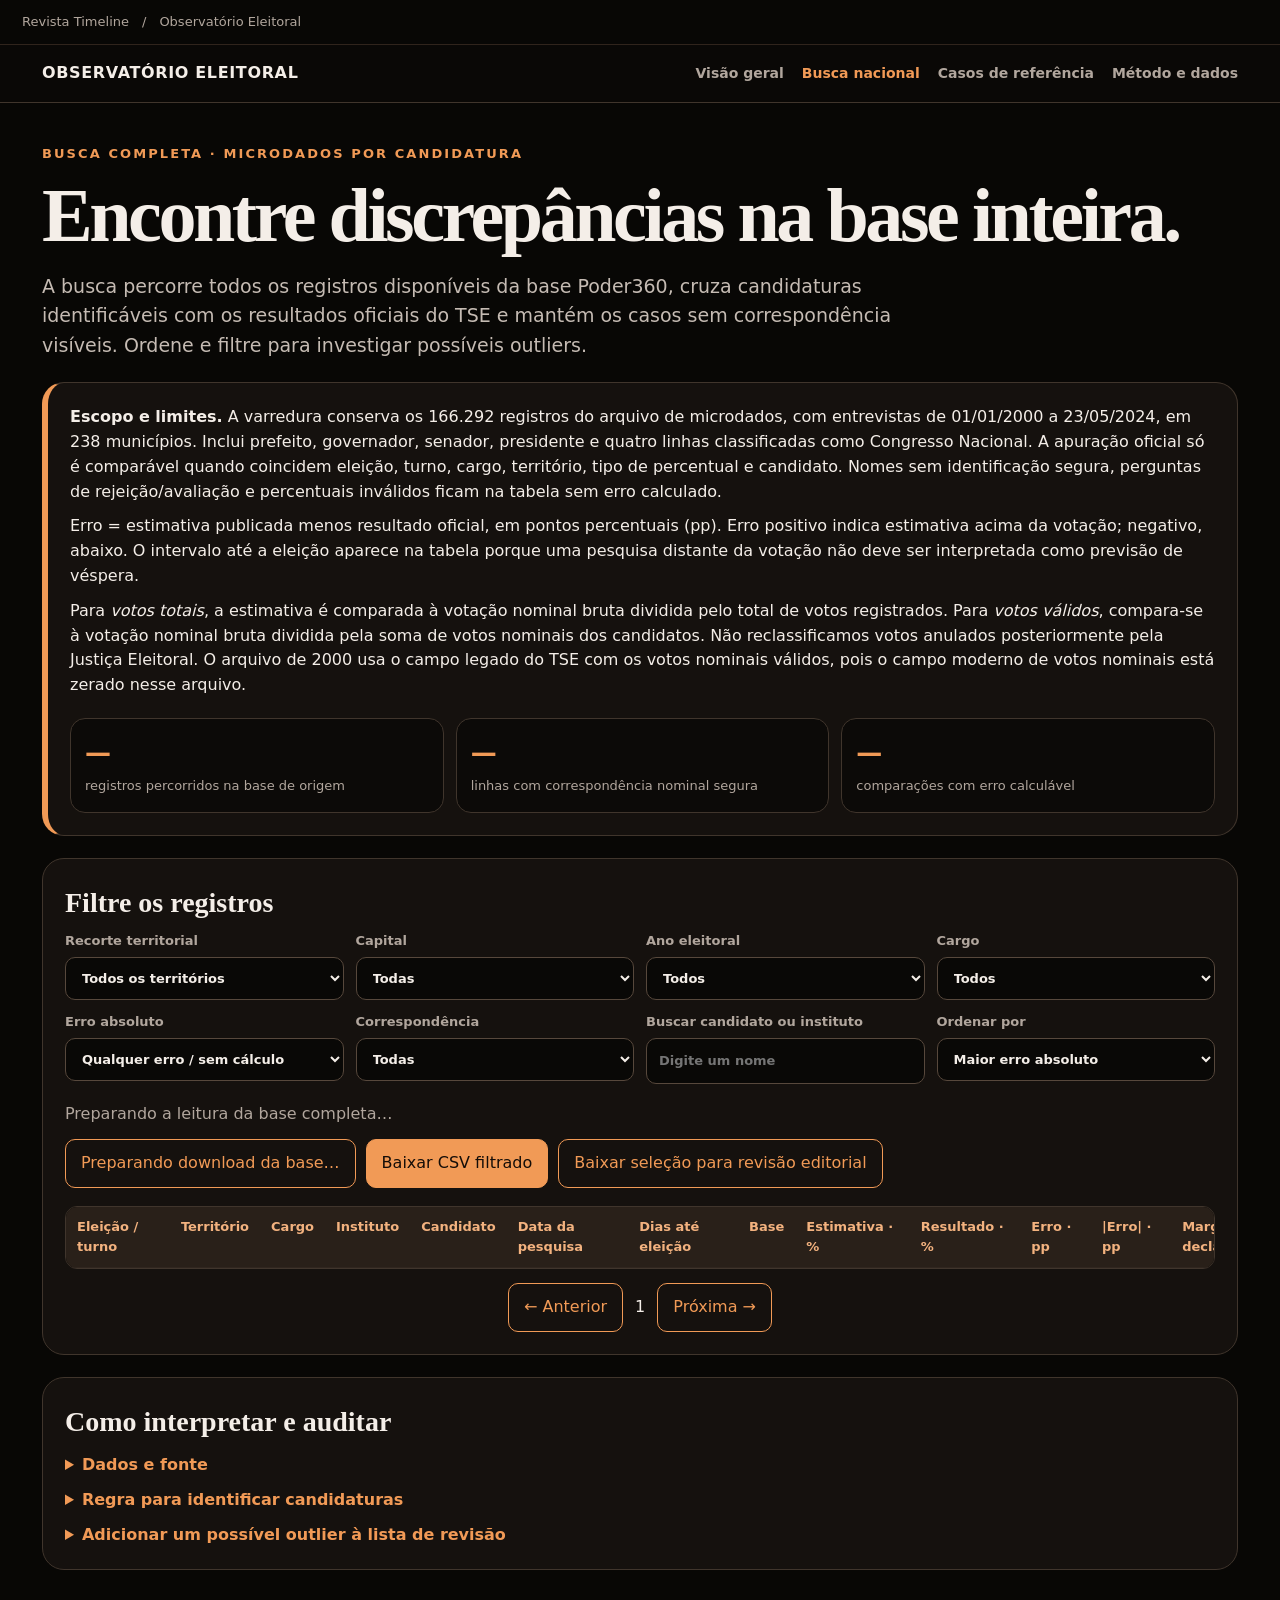
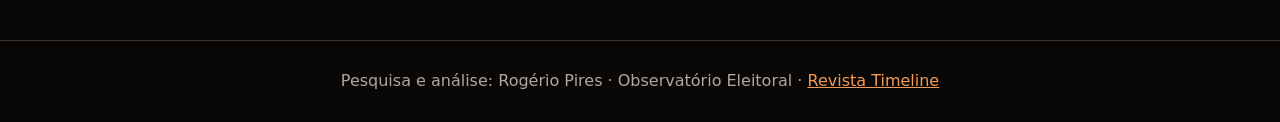
==== commit 5a6e7a87: "Corrige metadados da importacao do explorador" ====
--- a/docs/explorador.html
+++ b/docs/explorador.html
@@ -23,7 +23,7 @@
 function metaSet(key,value){return new Promise((resolve,reject)=>{const tx=db.transaction('meta','readwrite');tx.objectStore('meta').put({key,value});tx.oncomplete=resolve;tx.onerror=()=>reject(tx.error);tx.onabort=()=>reject(tx.error||Error('Falha ao gravar dados locais'))})}
 function clearRows(){return new Promise((resolve,reject)=>{const tx=db.transaction('rows','readwrite');tx.objectStore('rows').clear();tx.oncomplete=resolve;tx.onerror=()=>reject(tx.error);tx.onabort=()=>reject(tx.error||Error('Falha ao limpar dados locais'))})}
 async function writeBatch(batch){if(!batch.length)return;const tx=db.transaction('rows','readwrite'),store=tx.objectStore('rows');for(const row of batch)store.add({row});await new Promise((resolve,reject)=>{tx.oncomplete=resolve;tx.onerror=()=>reject(tx.error);tx.onabort=()=>reject(tx.error||Error('Armazenamento local indisponível'))})}
-async function parseCSVStream(stream){const reader=stream.getReader();let row=[],v='',quoted=false,afterQuote=false,processed=0,chunks=0,batch=[],head=null,matched=0,withError=0;const years=new Set(),offices=new Set(),matches=new Set(),capitals=new Set();function finishRow(){if(!head){head=row;headers=head;if(headers.length)headers[0]=headers[0].replace(/^\uFEFF/,'');head.forEach((k,i)=>colIndex[k]=i);row=[];return}if(row.length>1){const r=row;batch.push(r);processed++;if(get(r,'status_correspondencia')==='Correspondência nominal')matched++;if(Number.isFinite(num(get(r,'erro_absoluto_pp'))))withError++;for(const [key,set] of [['ano_eleitoral',years],['cargo',offices],['status_correspondencia',matches],['capital_estado',capitals]]){const val=get(r,key);if(val)set.add(val)}}row=[]}try{while(true){const part=await reader.read();if(part.done)break;const s=part.value;for(let i=0;i<s.length;i++){const c=s[i];if(quoted){if(afterQuote){afterQuote=false;if(c==='"'){v+='"';continue}quoted=false}else if(c==='"'){afterQuote=true;continue}else{v+=c;continue}}if(c==='"'){quoted=true;continue}if(c===','){row.push(v);v=''}else if(c==='\n'){row.push(v.replace(/\r$/,''));v='';finishRow()}else v+=c}if(batch.length>=500)await writeBatch(batch.splice(0));chunks++;if(chunks%32===0){$('count').textContent=`Importando base completa para este navegador… ${processed.toLocaleString('pt-BR')} de 166.292`;await new Promise(resolve=>setTimeout(resolve,0))}}if(afterQuote){afterQuote=false;quoted=false}if(v||row.length){row.push(v.replace(/\r$/,''));finishRow()}await writeBatch(batch);await metaSet('data',{complete:true,headers,count:processed,matched,withError,years:[...years],offices:[...offices],matches:[...matches],capitals:[...capitals]});return {count:processed,matched,withError,years:[...years],offices:[...offices],matches:[...matches],capitals:[...capitals]}}finally{reader.releaseLock()}}
+async function parseCSVStream(stream){const reader=stream.getReader();let row=[],v='',quoted=false,afterQuote=false,processed=0,chunks=0,batch=[],head=null,matched=0,withError=0;const years=new Set(),offices=new Set(),matches=new Set(),capitals=new Set();function finishRow(){if(!head){head=row;headers=head;if(headers.length)headers[0]=headers[0].replace(/^\uFEFF/,'');head.forEach((k,i)=>colIndex[k]=i);row=[];return}if(row.length>1){const r=row;batch.push(r);processed++;if(get(r,'status_correspondencia')==='Correspondência nominal')matched++;if(Number.isFinite(num(get(r,'erro_absoluto_pp'))))withError++;for(const [key,set] of [['ano_eleitoral',years],['cargo',offices],['status_correspondencia',matches],['capital_estado',capitals]]){const val=get(r,key);if(val)set.add(val)}}row=[]}try{while(true){const part=await reader.read();if(part.done)break;const s=part.value;for(let i=0;i<s.length;i++){const c=s[i];if(quoted){if(afterQuote){afterQuote=false;if(c==='"'){v+='"';continue}quoted=false}else if(c==='"'){afterQuote=true;continue}else{v+=c;continue}}if(c==='"'){quoted=true;continue}if(c===','){row.push(v);v=''}else if(c==='\n'){row.push(v.replace(/\r$/,''));v='';finishRow()}else v+=c}if(batch.length>=500)await writeBatch(batch.splice(0));chunks++;if(chunks%32===0){$('count').textContent=`Importando base completa para este navegador… ${processed.toLocaleString('pt-BR')} de 166.292`;await new Promise(resolve=>setTimeout(resolve,0))}}if(afterQuote){afterQuote=false;quoted=false}if(v||row.length){row.push(v.replace(/\r$/,''));finishRow()}await writeBatch(batch);const meta={complete:true,headers,count:processed,matched,withError,years:[...years],offices:[...offices],matches:[...matches],capitals:[...capitals]};await metaSet('data',meta);return meta}finally{reader.releaseLock()}}
 async function fetchBase(){const parts=await Promise.all(DATA_PARTS.map(async path=>{const res=await fetch(path);if(!res.ok)throw Error('HTTP '+res.status+' em '+path);return res.blob()}));return new Blob(parts,{type:'application/gzip'})}
 function fillSelect(id,values){for(const v of values.sort((a,b)=>a.localeCompare(b,'pt-BR'))){const o=document.createElement('option');o.value=v;o.textContent=v;$(id).append(o)}}function fillFilters(m){fillSelect('year',m.years);fillSelect('office',m.offices);fillSelect('match',m.matches);fillSelect('capital',m.capitals)}
 async function load(){try{if(!('indexedDB'in window)||!('DecompressionStream'in window))throw Error('Este navegador não oferece o armazenamento local necessário. Atualize o Safari e tente novamente.');db=await openDB();let meta=await metaGet('data');if(!meta?.complete){await clearRows();$('count').textContent='Preparando a leitura da base completa…';const zip=await fetchBase(),stream=zip.stream().pipeThrough(new DecompressionStream('gzip')).pipeThrough(new TextDecoderStream());meta=await parseCSVStream(stream)}headers=meta.headers;headers.forEach((k,i)=>colIndex[k]=i);baseCount=meta.count;$('total').textContent=meta.count.toLocaleString('pt-BR');$('matched').textContent=meta.matched.toLocaleString('pt-BR');$('withError').textContent=meta.withError.toLocaleString('pt-BR');fillFilters(meta);$('downloadBase').disabled=false;$('downloadBase').textContent='Baixar base completa compactada';await apply(true)}catch(e){$('count').textContent='Não foi possível carregar a base completa: '+(e?.message||e)}}
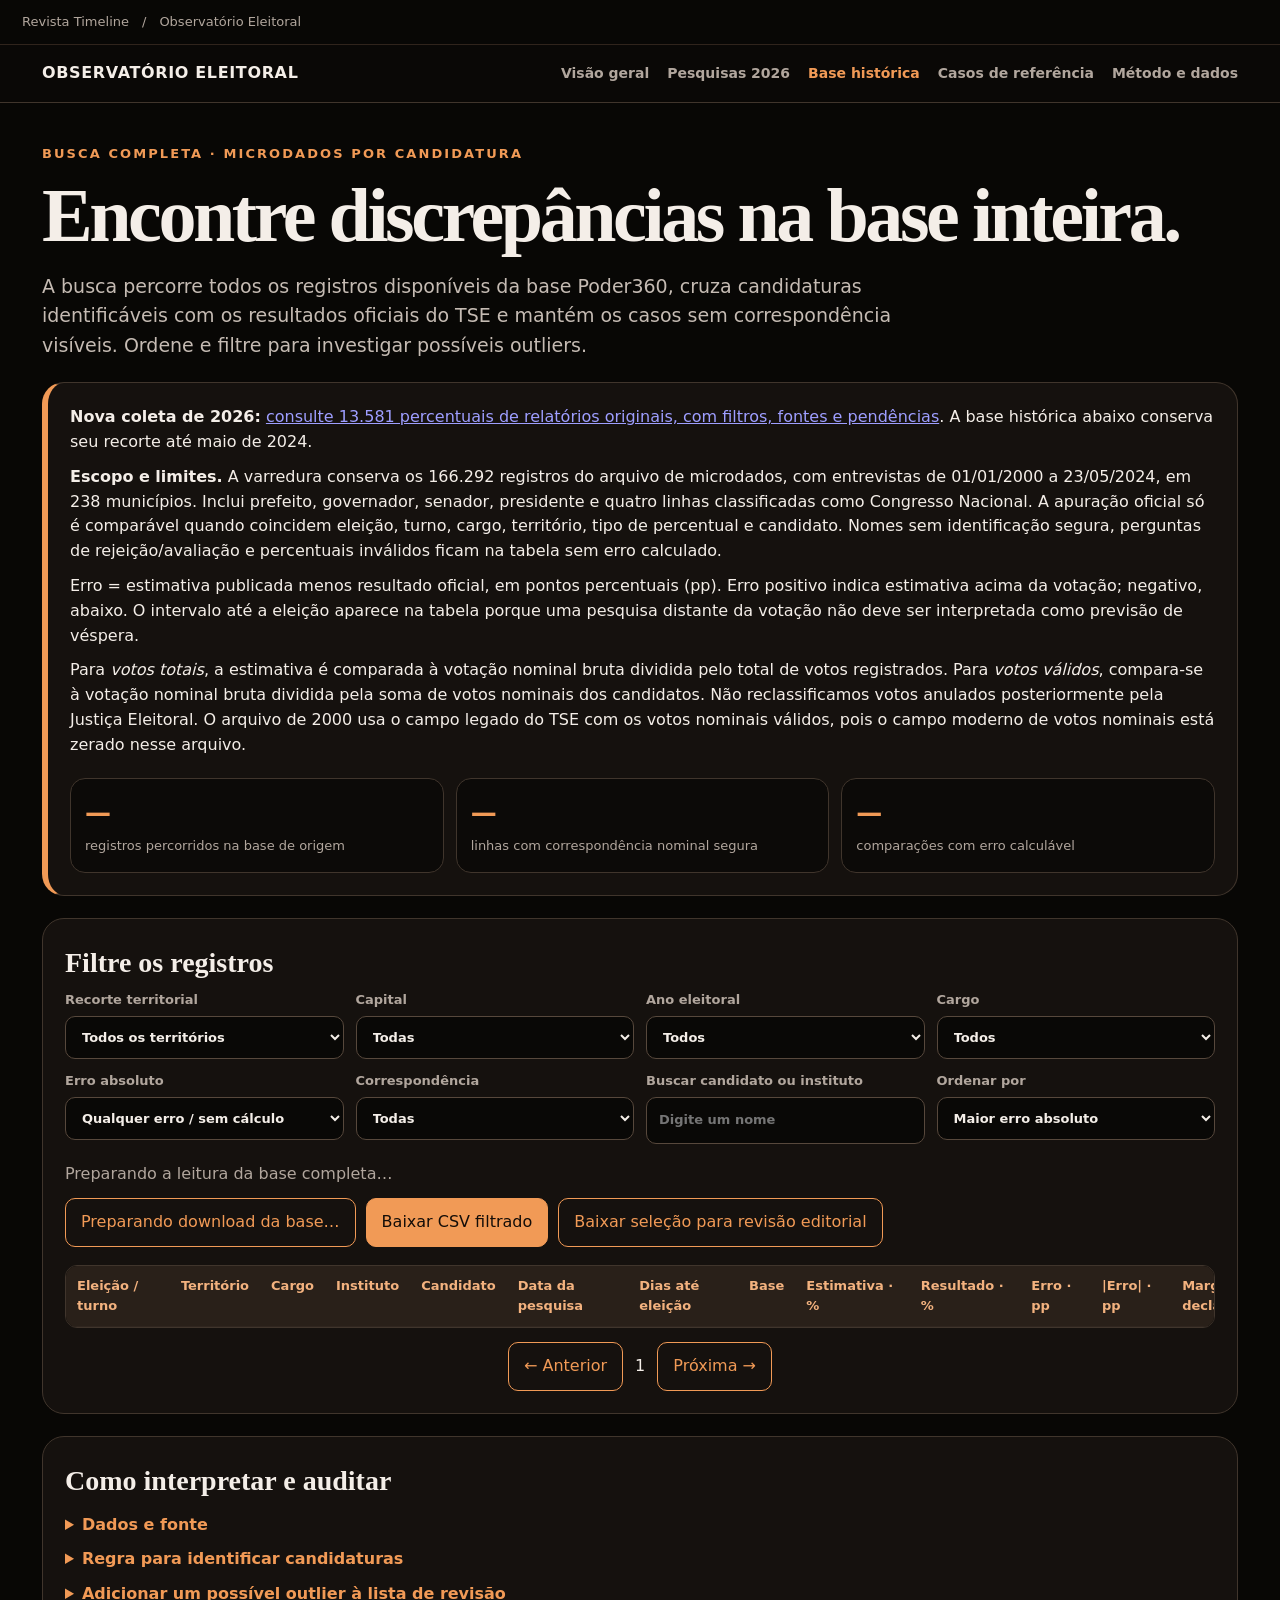
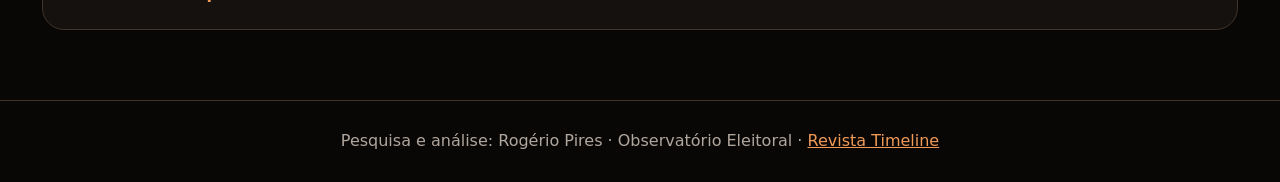
==== commit 204b18a1: "Publica coleta documental de pesquisas 2026 com filtros, fontes e pendências Adiciona 13.581 percent" ====
--- a/docs/explorador.html
+++ b/docs/explorador.html
@@ -3,9 +3,9 @@
 <style>
 :root{color-scheme:dark;--bg:#080705;--card:#15110e;--line:#40352c;--text:#f4eee8;--muted:#b1a69d;--orange:#f19a56;--red:#cf3f2c}*{box-sizing:border-box}body{margin:0;background:var(--bg);color:var(--text);font:16px/1.55 system-ui,-apple-system,Segoe UI,sans-serif}.timeline{padding:12px max(22px,calc((100vw - 1240px)/2));border-bottom:1px solid #30241c;font-size:13px;color:var(--muted)}.timeline a{color:inherit;text-decoration:none}.top{position:sticky;top:0;z-index:5;background:#0b0907ee;border-bottom:1px solid var(--line);backdrop-filter:blur(12px)}.topin{max-width:1240px;margin:auto;padding:16px 22px;display:flex;align-items:center;justify-content:space-between;gap:18px}.brand{font-weight:850;letter-spacing:.04em;color:var(--text);text-decoration:none}.nav{display:flex;gap:18px;flex-wrap:wrap}.nav a{color:var(--muted);text-decoration:none;font-weight:700;font-size:14px}.nav a[aria-current]{color:var(--orange)}main{max-width:1240px;margin:auto;padding:38px 22px 70px}.eyebrow{font-size:13px;font-weight:800;letter-spacing:.16em;text-transform:uppercase;color:var(--orange)}h1{font-family:Georgia,serif;font-size:clamp(42px,7vw,76px);line-height:.99;letter-spacing:-.045em;margin:12px 0 18px}h2{font-family:Georgia,serif;font-size:28px;margin:0 0 6px}.lede{font-size:19px;color:#c5bbb3;max-width:900px}.scope,.panel,.method{border:1px solid var(--line);background:var(--card);border-radius:22px;padding:22px;margin-top:22px}.scope{border-left:6px solid var(--orange)}.scope p{margin:0 0 10px}.scope p:last-child{margin-bottom:0}.stats{display:grid;grid-template-columns:repeat(3,1fr);gap:12px;margin-top:20px}.stat{border:1px solid var(--line);background:#0c0a08;border-radius:15px;padding:14px}.stat strong{display:block;color:var(--orange);font-size:26px}.stat span{color:var(--muted);font-size:13px}.filters{display:grid;grid-template-columns:repeat(4,minmax(140px,1fr));gap:12px}.filters label{font-weight:750;font-size:13px;color:var(--muted)}select,input{width:100%;margin-top:6px;padding:12px;border:1px solid #57483c;border-radius:10px;background:#090806;color:var(--text);font:inherit}button,.btn{border:1px solid var(--orange);border-radius:10px;background:var(--orange);color:#140d08;font-weight:800;padding:11px 15px;font:inherit;cursor:pointer}.bar{display:flex;justify-content:space-between;align-items:center;gap:12px;flex-wrap:wrap;margin:18px 0}.bar p{margin:0;color:var(--muted)}.bar-actions{display:flex;gap:10px;flex-wrap:wrap}.btn.secondary{background:transparent;color:var(--orange)}.table-wrap{overflow:auto;max-height:72vh;border:1px solid var(--line);border-radius:12px}table{border-collapse:collapse;width:100%;min-width:1480px;background:#0b0907;font-size:13px}th{position:sticky;top:0;background:#292019;text-align:left;color:#f3b27f;z-index:1}td,th{padding:10px 11px;border-bottom:1px solid #30261f;vertical-align:top}td.num{text-align:right;font-variant-numeric:tabular-nums;white-space:nowrap}.status{color:var(--muted)}.badge{display:inline-block;padding:2px 8px;border:1px solid #514236;border-radius:99px;color:#d7c6b9;font-size:12px}.badge.match{border-color:#816342;color:#ffc28e}.pager{display:flex;align-items:center;justify-content:center;gap:12px;margin-top:14px}.pager button{background:transparent;color:var(--orange)}.pager button:disabled{opacity:.4;cursor:not-allowed}.method details{margin-top:10px}.method summary{cursor:pointer;font-weight:800;color:var(--orange)}.foot{padding:28px 22px;border-top:1px solid var(--line);color:var(--muted);text-align:center}.foot a{color:var(--orange)}@media(max-width:760px){.topin{align-items:flex-start;flex-direction:column}.nav{gap:10px 16px}.filters{grid-template-columns:1fr 1fr}.stats{grid-template-columns:1fr}.scope,.panel,.method{padding:16px}main{padding:26px 14px 55px}}@media(max-width:440px){.filters{grid-template-columns:1fr}}
 </style></head><body>
-<div class="timeline"><a href="https://www.revistatimeline.com/">Revista Timeline</a>　/　Observatório Eleitoral</div><header class="top"><div class="topin"><a class="brand" href="index.html">OBSERVATÓRIO ELEITORAL</a><nav class="nav"><a href="index.html">Visão geral</a><a href="explorador.html" aria-current="page">Busca nacional</a><a href="index.html#casos-especiais">Casos de referência</a><a href="relatorio.html">Método e dados</a></nav></div></header>
+<div class="timeline"><a href="https://www.revistatimeline.com/">Revista Timeline</a>　/　Observatório Eleitoral</div><header class="top"><div class="topin"><a class="brand" href="index.html">OBSERVATÓRIO ELEITORAL</a><nav class="nav"><a href="index.html">Visão geral</a><a href="pesquisas-2026.html">Pesquisas 2026</a><a href="explorador.html" aria-current="page">Base histórica</a><a href="index.html#casos-especiais">Casos de referência</a><a href="relatorio.html">Método e dados</a></nav></div></header>
 <main><span class="eyebrow">Busca completa · microdados por candidatura</span><h1>Encontre discrepâncias na base inteira.</h1><p class="lede">A busca percorre todos os registros disponíveis da base Poder360, cruza candidaturas identificáveis com os resultados oficiais do TSE e mantém os casos sem correspondência visíveis. Ordene e filtre para investigar possíveis outliers.</p>
-<section class="scope"><p><b>Escopo e limites.</b> A varredura conserva os 166.292 registros do arquivo de microdados, com entrevistas de 01/01/2000 a 23/05/2024, em 238 municípios. Inclui prefeito, governador, senador, presidente e quatro linhas classificadas como Congresso Nacional. A apuração oficial só é comparável quando coincidem eleição, turno, cargo, território, tipo de percentual e candidato. Nomes sem identificação segura, perguntas de rejeição/avaliação e percentuais inválidos ficam na tabela sem erro calculado.</p><p>Erro = estimativa publicada menos resultado oficial, em pontos percentuais (pp). Erro positivo indica estimativa acima da votação; negativo, abaixo. O intervalo até a eleição aparece na tabela porque uma pesquisa distante da votação não deve ser interpretada como previsão de véspera.</p><p>Para <i>votos totais</i>, a estimativa é comparada à votação nominal bruta dividida pelo total de votos registrados. Para <i>votos válidos</i>, compara-se à votação nominal bruta dividida pela soma de votos nominais dos candidatos. Não reclassificamos votos anulados posteriormente pela Justiça Eleitoral. O arquivo de 2000 usa o campo legado do TSE com os votos nominais válidos, pois o campo moderno de votos nominais está zerado nesse arquivo.</p><div class="stats"><div class="stat"><strong id="total">—</strong><span>registros percorridos na base de origem</span></div><div class="stat"><strong id="matched">—</strong><span>linhas com correspondência nominal segura</span></div><div class="stat"><strong id="withError">—</strong><span>comparações com erro calculável</span></div></div></section>
+<section class="scope"><p><b>Nova coleta de 2026:</b> <a href="pesquisas-2026.html">consulte 13.581 percentuais de relatórios originais, com filtros, fontes e pendências</a>. A base histórica abaixo conserva seu recorte até maio de 2024.</p><p><b>Escopo e limites.</b> A varredura conserva os 166.292 registros do arquivo de microdados, com entrevistas de 01/01/2000 a 23/05/2024, em 238 municípios. Inclui prefeito, governador, senador, presidente e quatro linhas classificadas como Congresso Nacional. A apuração oficial só é comparável quando coincidem eleição, turno, cargo, território, tipo de percentual e candidato. Nomes sem identificação segura, perguntas de rejeição/avaliação e percentuais inválidos ficam na tabela sem erro calculado.</p><p>Erro = estimativa publicada menos resultado oficial, em pontos percentuais (pp). Erro positivo indica estimativa acima da votação; negativo, abaixo. O intervalo até a eleição aparece na tabela porque uma pesquisa distante da votação não deve ser interpretada como previsão de véspera.</p><p>Para <i>votos totais</i>, a estimativa é comparada à votação nominal bruta dividida pelo total de votos registrados. Para <i>votos válidos</i>, compara-se à votação nominal bruta dividida pela soma de votos nominais dos candidatos. Não reclassificamos votos anulados posteriormente pela Justiça Eleitoral. O arquivo de 2000 usa o campo legado do TSE com os votos nominais válidos, pois o campo moderno de votos nominais está zerado nesse arquivo.</p><div class="stats"><div class="stat"><strong id="total">—</strong><span>registros percorridos na base de origem</span></div><div class="stat"><strong id="matched">—</strong><span>linhas com correspondência nominal segura</span></div><div class="stat"><strong id="withError">—</strong><span>comparações com erro calculável</span></div></div></section>
 <section class="panel"><h2>Filtre os registros</h2><div class="filters">
 <label>Recorte territorial<select id="territory"><option value="">Todos os territórios</option><option value="capital">Pesquisas em capitais</option><option value="estado">Pesquisas estaduais</option><option value="Brasil">Brasil</option><option value="municipio">Outros municípios</option></select></label>
 <label>Capital<select id="capital"><option value="">Todas</option></select></label><label>Ano eleitoral<select id="year"><option value="">Todos</option></select></label><label>Cargo<select id="office"><option value="">Todos</option></select></label>
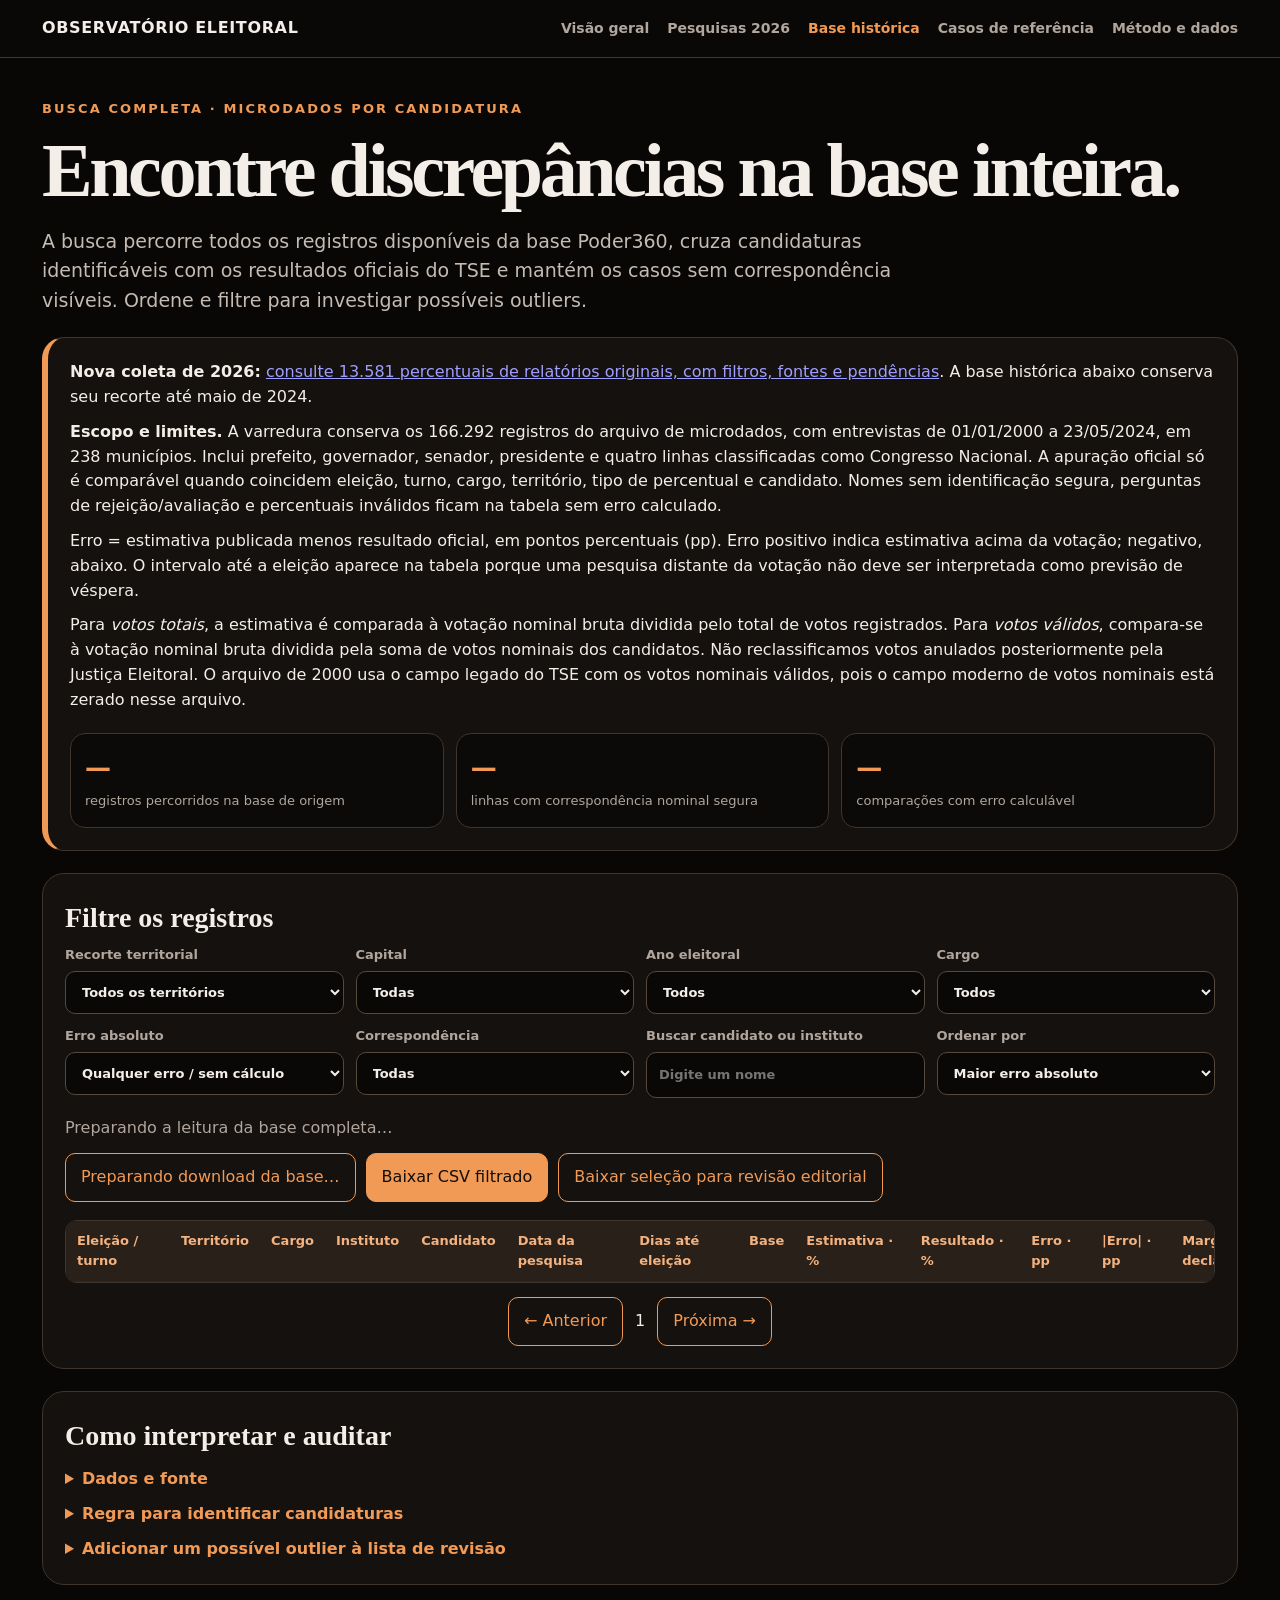
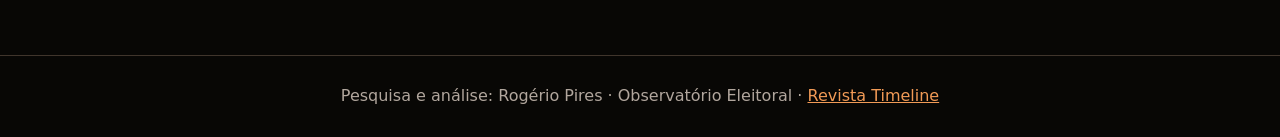
==== commit b0deb1bb: "Usa o menu padrão da Timeline (timeline-menu.js) Co-Authored-By: Claude Opus 5.5 <noreply@anthropic." ====
--- a/docs/explorador.html
+++ b/docs/explorador.html
@@ -3,7 +3,7 @@
 <style>
 :root{color-scheme:dark;--bg:#080705;--card:#15110e;--line:#40352c;--text:#f4eee8;--muted:#b1a69d;--orange:#f19a56;--red:#cf3f2c}*{box-sizing:border-box}body{margin:0;background:var(--bg);color:var(--text);font:16px/1.55 system-ui,-apple-system,Segoe UI,sans-serif}.timeline{padding:12px max(22px,calc((100vw - 1240px)/2));border-bottom:1px solid #30241c;font-size:13px;color:var(--muted)}.timeline a{color:inherit;text-decoration:none}.top{position:sticky;top:0;z-index:5;background:#0b0907ee;border-bottom:1px solid var(--line);backdrop-filter:blur(12px)}.topin{max-width:1240px;margin:auto;padding:16px 22px;display:flex;align-items:center;justify-content:space-between;gap:18px}.brand{font-weight:850;letter-spacing:.04em;color:var(--text);text-decoration:none}.nav{display:flex;gap:18px;flex-wrap:wrap}.nav a{color:var(--muted);text-decoration:none;font-weight:700;font-size:14px}.nav a[aria-current]{color:var(--orange)}main{max-width:1240px;margin:auto;padding:38px 22px 70px}.eyebrow{font-size:13px;font-weight:800;letter-spacing:.16em;text-transform:uppercase;color:var(--orange)}h1{font-family:Georgia,serif;font-size:clamp(42px,7vw,76px);line-height:.99;letter-spacing:-.045em;margin:12px 0 18px}h2{font-family:Georgia,serif;font-size:28px;margin:0 0 6px}.lede{font-size:19px;color:#c5bbb3;max-width:900px}.scope,.panel,.method{border:1px solid var(--line);background:var(--card);border-radius:22px;padding:22px;margin-top:22px}.scope{border-left:6px solid var(--orange)}.scope p{margin:0 0 10px}.scope p:last-child{margin-bottom:0}.stats{display:grid;grid-template-columns:repeat(3,1fr);gap:12px;margin-top:20px}.stat{border:1px solid var(--line);background:#0c0a08;border-radius:15px;padding:14px}.stat strong{display:block;color:var(--orange);font-size:26px}.stat span{color:var(--muted);font-size:13px}.filters{display:grid;grid-template-columns:repeat(4,minmax(140px,1fr));gap:12px}.filters label{font-weight:750;font-size:13px;color:var(--muted)}select,input{width:100%;margin-top:6px;padding:12px;border:1px solid #57483c;border-radius:10px;background:#090806;color:var(--text);font:inherit}button,.btn{border:1px solid var(--orange);border-radius:10px;background:var(--orange);color:#140d08;font-weight:800;padding:11px 15px;font:inherit;cursor:pointer}.bar{display:flex;justify-content:space-between;align-items:center;gap:12px;flex-wrap:wrap;margin:18px 0}.bar p{margin:0;color:var(--muted)}.bar-actions{display:flex;gap:10px;flex-wrap:wrap}.btn.secondary{background:transparent;color:var(--orange)}.table-wrap{overflow:auto;max-height:72vh;border:1px solid var(--line);border-radius:12px}table{border-collapse:collapse;width:100%;min-width:1480px;background:#0b0907;font-size:13px}th{position:sticky;top:0;background:#292019;text-align:left;color:#f3b27f;z-index:1}td,th{padding:10px 11px;border-bottom:1px solid #30261f;vertical-align:top}td.num{text-align:right;font-variant-numeric:tabular-nums;white-space:nowrap}.status{color:var(--muted)}.badge{display:inline-block;padding:2px 8px;border:1px solid #514236;border-radius:99px;color:#d7c6b9;font-size:12px}.badge.match{border-color:#816342;color:#ffc28e}.pager{display:flex;align-items:center;justify-content:center;gap:12px;margin-top:14px}.pager button{background:transparent;color:var(--orange)}.pager button:disabled{opacity:.4;cursor:not-allowed}.method details{margin-top:10px}.method summary{cursor:pointer;font-weight:800;color:var(--orange)}.foot{padding:28px 22px;border-top:1px solid var(--line);color:var(--muted);text-align:center}.foot a{color:var(--orange)}@media(max-width:760px){.topin{align-items:flex-start;flex-direction:column}.nav{gap:10px 16px}.filters{grid-template-columns:1fr 1fr}.stats{grid-template-columns:1fr}.scope,.panel,.method{padding:16px}main{padding:26px 14px 55px}}@media(max-width:440px){.filters{grid-template-columns:1fr}}
 </style></head><body>
-<div class="timeline"><a href="https://www.revistatimeline.com/">Revista Timeline</a>　/　Observatório Eleitoral</div><header class="top"><div class="topin"><a class="brand" href="index.html">OBSERVATÓRIO ELEITORAL</a><nav class="nav"><a href="index.html">Visão geral</a><a href="pesquisas-2026.html">Pesquisas 2026</a><a href="explorador.html" aria-current="page">Base histórica</a><a href="index.html#casos-especiais">Casos de referência</a><a href="relatorio.html">Método e dados</a></nav></div></header>
+<script src="https://rogeriotpires-spec.github.io/apuracao-timeline/menu/timeline-menu.js"></script><header class="top"><div class="topin"><a class="brand" href="index.html">OBSERVATÓRIO ELEITORAL</a><nav class="nav"><a href="index.html">Visão geral</a><a href="pesquisas-2026.html">Pesquisas 2026</a><a href="explorador.html" aria-current="page">Base histórica</a><a href="index.html#casos-especiais">Casos de referência</a><a href="relatorio.html">Método e dados</a></nav></div></header>
 <main><span class="eyebrow">Busca completa · microdados por candidatura</span><h1>Encontre discrepâncias na base inteira.</h1><p class="lede">A busca percorre todos os registros disponíveis da base Poder360, cruza candidaturas identificáveis com os resultados oficiais do TSE e mantém os casos sem correspondência visíveis. Ordene e filtre para investigar possíveis outliers.</p>
 <section class="scope"><p><b>Nova coleta de 2026:</b> <a href="pesquisas-2026.html">consulte 13.581 percentuais de relatórios originais, com filtros, fontes e pendências</a>. A base histórica abaixo conserva seu recorte até maio de 2024.</p><p><b>Escopo e limites.</b> A varredura conserva os 166.292 registros do arquivo de microdados, com entrevistas de 01/01/2000 a 23/05/2024, em 238 municípios. Inclui prefeito, governador, senador, presidente e quatro linhas classificadas como Congresso Nacional. A apuração oficial só é comparável quando coincidem eleição, turno, cargo, território, tipo de percentual e candidato. Nomes sem identificação segura, perguntas de rejeição/avaliação e percentuais inválidos ficam na tabela sem erro calculado.</p><p>Erro = estimativa publicada menos resultado oficial, em pontos percentuais (pp). Erro positivo indica estimativa acima da votação; negativo, abaixo. O intervalo até a eleição aparece na tabela porque uma pesquisa distante da votação não deve ser interpretada como previsão de véspera.</p><p>Para <i>votos totais</i>, a estimativa é comparada à votação nominal bruta dividida pelo total de votos registrados. Para <i>votos válidos</i>, compara-se à votação nominal bruta dividida pela soma de votos nominais dos candidatos. Não reclassificamos votos anulados posteriormente pela Justiça Eleitoral. O arquivo de 2000 usa o campo legado do TSE com os votos nominais válidos, pois o campo moderno de votos nominais está zerado nesse arquivo.</p><div class="stats"><div class="stat"><strong id="total">—</strong><span>registros percorridos na base de origem</span></div><div class="stat"><strong id="matched">—</strong><span>linhas com correspondência nominal segura</span></div><div class="stat"><strong id="withError">—</strong><span>comparações com erro calculável</span></div></div></section>
 <section class="panel"><h2>Filtre os registros</h2><div class="filters">
